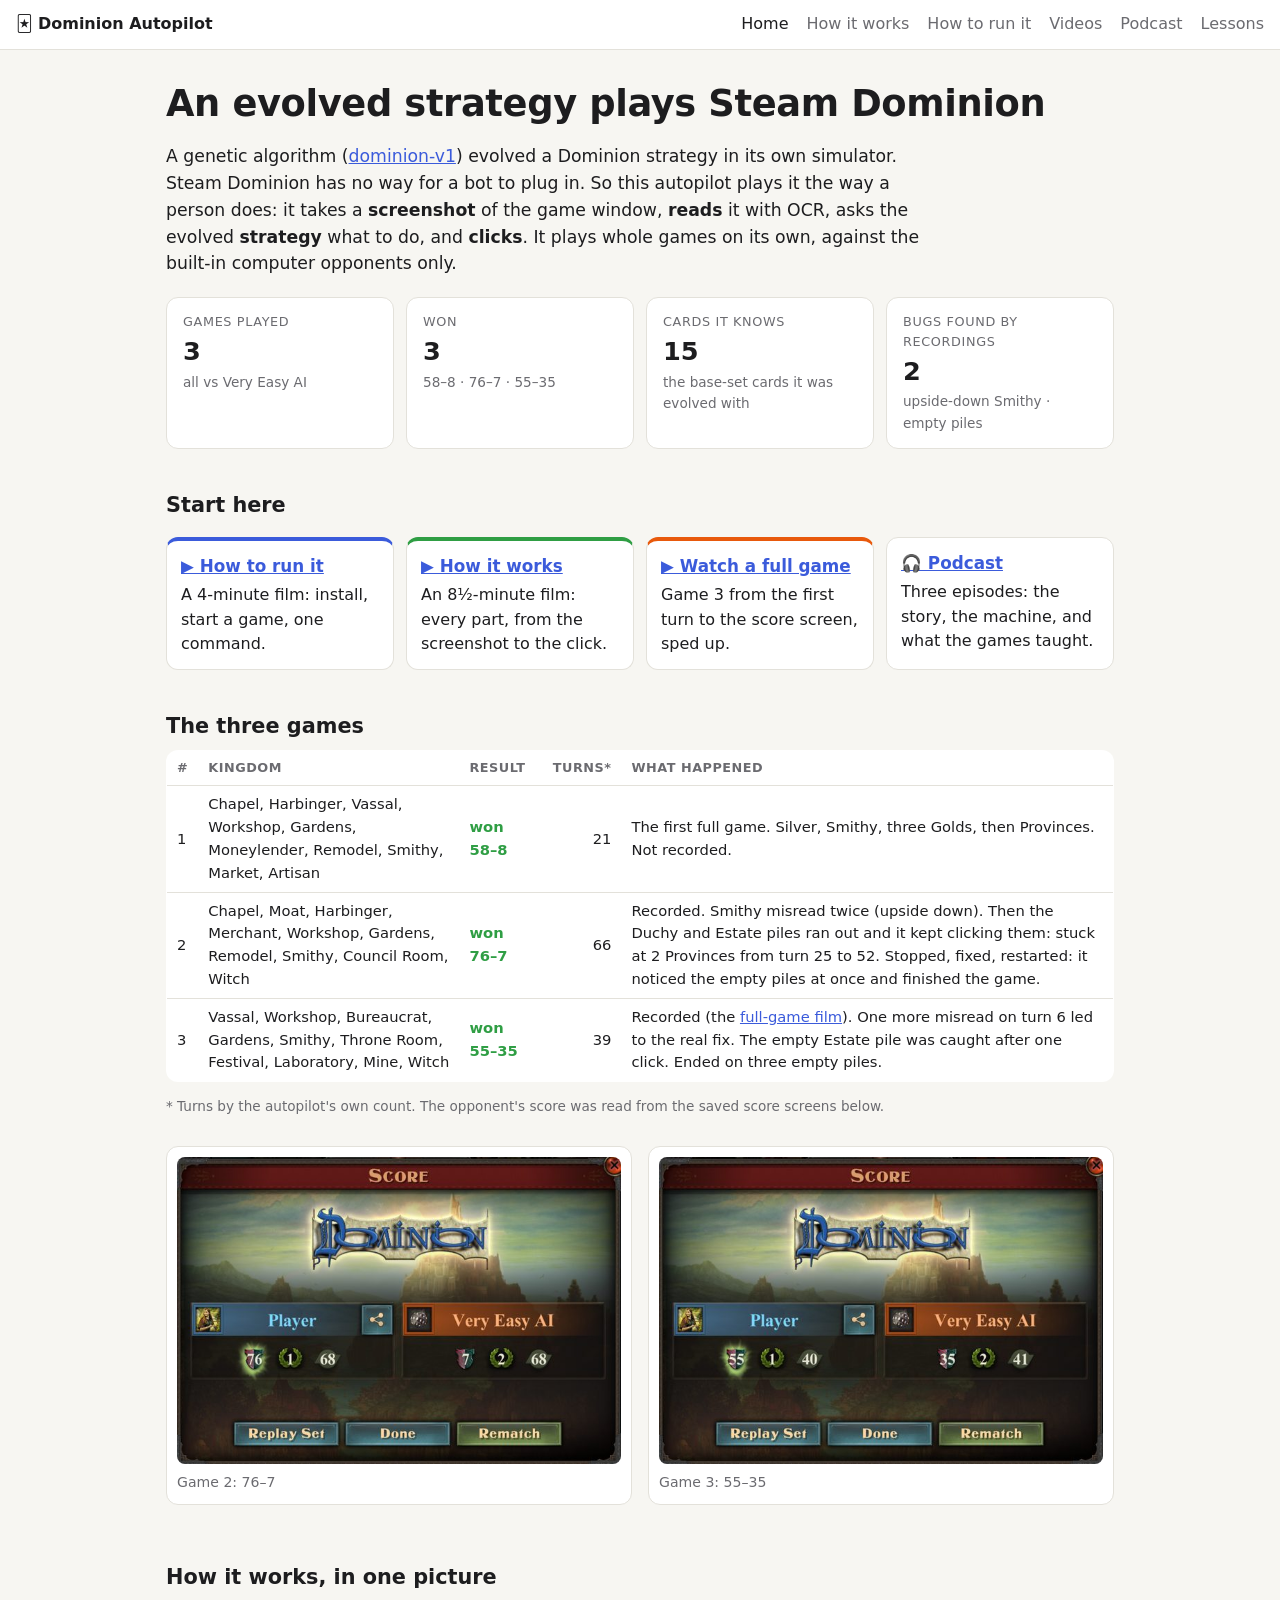
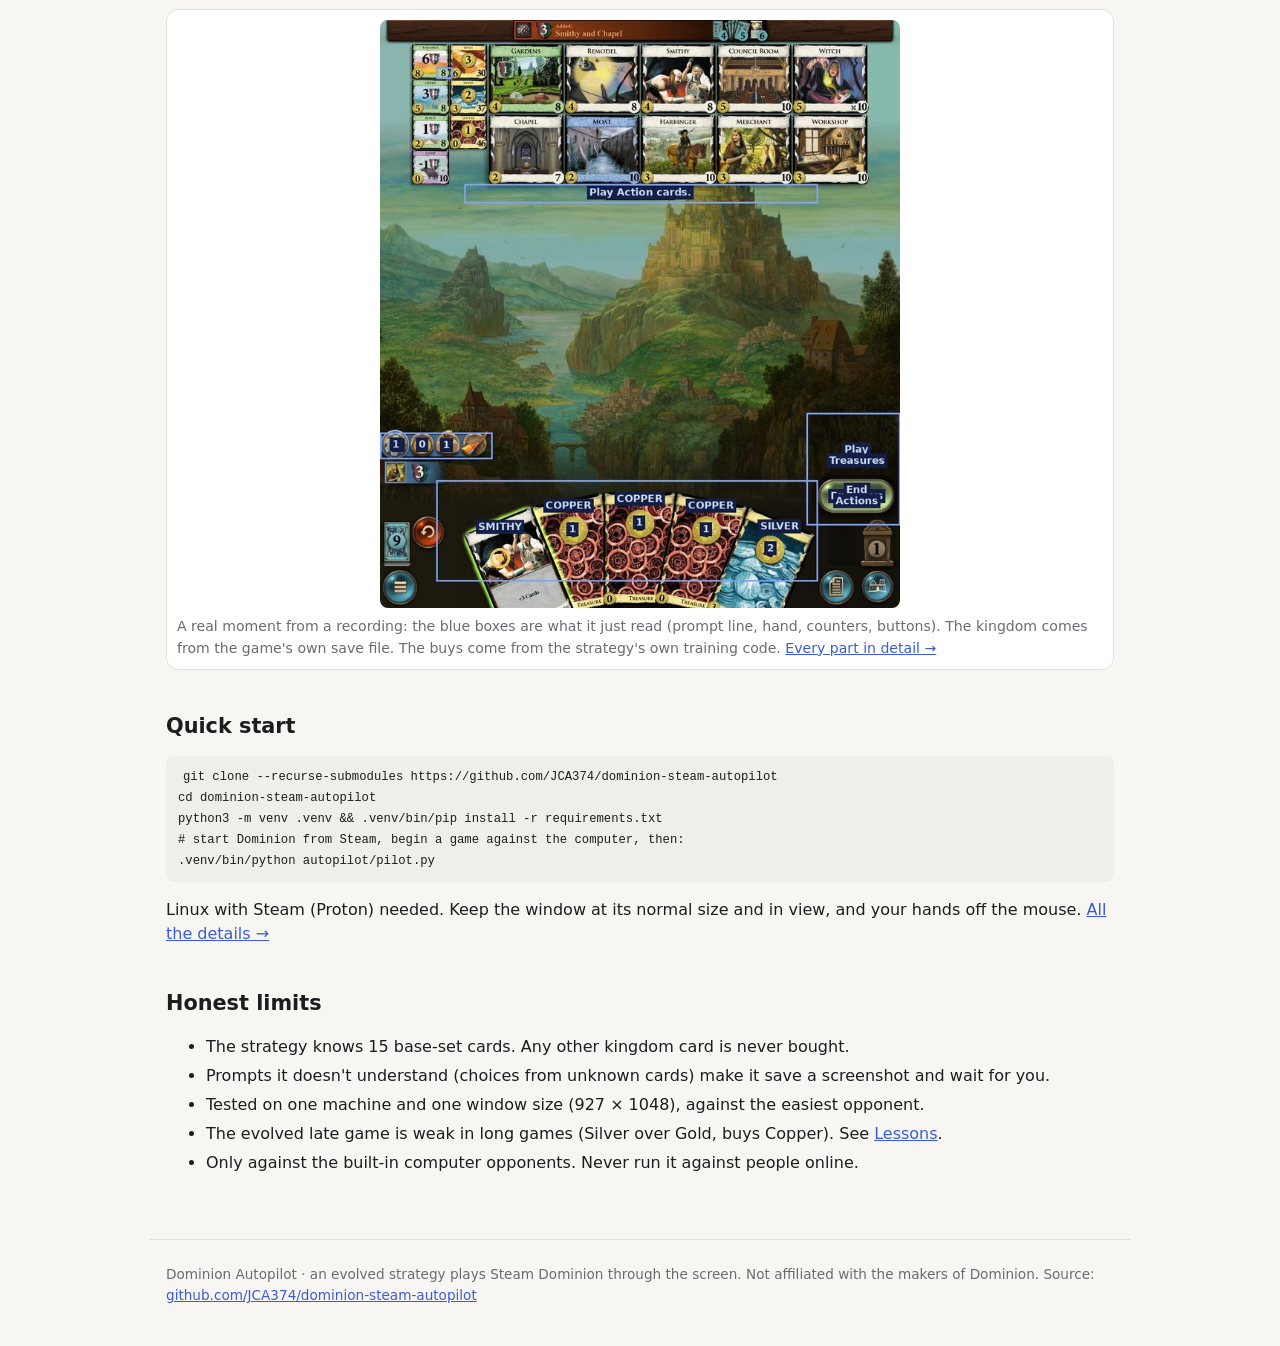
==== docs/index.html @ 5d3a5506 "Films: how to run it, how it works, a full game Co-Authored-By: Claude Opus 5.5 <noreply@anthropic.c" ====
<!doctype html>
<html lang="en">
<head>
<meta charset="utf-8">
<meta name="viewport" content="width=device-width, initial-scale=1">
<title>Dominion Autopilot</title>
<meta name="description" content="An evolved Dominion strategy plays the Steam version of Dominion on its own, through screenshots, OCR and mouse clicks.">
<link rel="stylesheet" href="style.css">
<link rel="stylesheet" href="site.css">
</head>
<body>
<nav class="top"><a class="brand" href="index.html">🃏 Dominion Autopilot</a><a class="on" href="index.html">Home</a><a href="how.html">How it works</a><a href="run.html">How to run it</a><a href="videos.html">Videos</a><a href="podcast/index.html">Podcast</a><a href="lessons.html">Lessons</a></nav>
<main>
<h1>An evolved strategy plays Steam Dominion</h1>
<p class="lede">A genetic algorithm (<a href="https://github.com/JCA374/dominion-v1">dominion-v1</a>) evolved a Dominion
strategy in its own simulator. Steam Dominion has no way for a bot to plug in. So this autopilot plays it the way a person does:
it takes a <b>screenshot</b> of the game window, <b>reads</b> it with OCR, asks the evolved <b>strategy</b> what to do, and
<b>clicks</b>. It plays whole games on its own, against the built-in computer opponents only.</p>

<div class="cards">
<div class="card"><div class="k">Games played</div><div class="v">3</div><div class="s">all vs Very Easy AI</div></div>
<div class="card"><div class="k">Won</div><div class="v">3</div><div class="s">58–8 · 76–7 · 55–35</div></div>
<div class="card"><div class="k">Cards it knows</div><div class="v">15</div><div class="s">the base-set cards it was evolved with</div></div>
<div class="card"><div class="k">Bugs found by recordings</div><div class="v">2</div><div class="s">upside-down Smithy · empty piles</div></div>
</div>

<h2>Start here</h2>
<div class="flow">
<div class="step eyes"><b><a href="videos.html#run">▶ How to run it</a></b>A 4-minute film: install, start a game, one command.</div>
<div class="step brain"><b><a href="videos.html#works">▶ How it works</a></b>An 8½-minute film: every part, from the screenshot to the click.</div>
<div class="step hands"><b><a href="videos.html#game">▶ Watch a full game</a></b>Game 3 from the first turn to the score screen, sped up.</div>
<div class="step"><b><a href="podcast/index.html">🎧 Podcast</a></b>Three episodes: the story, the machine, and what the games taught.</div>
</div>

<h2>The three games</h2>
<div class="tablewrap"><table class="t">
<tr><th>#</th><th>Kingdom</th><th>Result</th><th>Turns*</th><th>What happened</th></tr>
<tr><td>1</td><td>Chapel, Harbinger, Vassal, Workshop, Gardens, Moneylender, Remodel, Smithy, Market, Artisan</td>
<td class="result win">won 58–8</td><td class="num">21</td><td>The first full game. Silver, Smithy, three Golds, then Provinces. Not recorded.</td></tr>
<tr><td>2</td><td>Chapel, Moat, Harbinger, Merchant, Workshop, Gardens, Remodel, Smithy, Council Room, Witch</td>
<td class="result win">won 76–7</td><td class="num">66</td><td>Recorded. Smithy misread twice (upside down). Then the Duchy and Estate piles ran out and
it kept clicking them: stuck at 2 Provinces from turn 25 to 52. Stopped, fixed, restarted: it noticed the empty piles at once and finished the game.</td></tr>
<tr><td>3</td><td>Vassal, Workshop, Bureaucrat, Gardens, Smithy, Throne Room, Festival, Laboratory, Mine, Witch</td>
<td class="result win">won 55–35</td><td class="num">39</td><td>Recorded (the <a href="videos.html#game">full-game film</a>). One more misread on turn 6 led to the real fix. The empty Estate pile was
caught after one click. Ended on three empty piles.</td></tr>
</table></div>
<p class="small muted">* Turns by the autopilot's own count. The opponent's score was read from the saved score screens below.</p>
<div class="two">
<figure class="shot"><img src="img/score_-907500586.jpg" alt="Score screen of game 2: 76 to 7"><figcaption>Game 2: 76–7</figcaption></figure>
<figure class="shot"><img src="img/score_324825159.jpg" alt="Score screen of game 3: 55 to 35"><figcaption>Game 3: 55–35</figcaption></figure>
</div>

<h2>How it works, in one picture</h2>
<figure class="shot"><img src="img/ocr.jpg" alt="Game window with blue boxes around the regions the autopilot reads" style="max-width:520px;margin:0 auto">
<figcaption>A real moment from a recording: the blue boxes are what it just read (prompt line, hand, counters, buttons).
The kingdom comes from the game's own save file. The buys come from the strategy's own training code.
<a href="how.html">Every part in detail →</a></figcaption></figure>

<h2>Quick start</h2>
<pre><code>git clone --recurse-submodules https://github.com/JCA374/dominion-steam-autopilot
cd dominion-steam-autopilot
python3 -m venv .venv &amp;&amp; .venv/bin/pip install -r requirements.txt
# start Dominion from Steam, begin a game against the computer, then:
.venv/bin/python autopilot/pilot.py</code></pre>
<p>Linux with Steam (Proton) needed. Keep the window at its normal size and in view, and your hands off the mouse.
<a href="run.html">All the details →</a></p>

<h2>Honest limits</h2>
<ul>
<li>The strategy knows 15 base-set cards. Any other kingdom card is never bought.</li>
<li>Prompts it doesn't understand (choices from unknown cards) make it save a screenshot and wait for you.</li>
<li>Tested on one machine and one window size (927 × 1048), against the easiest opponent.</li>
<li>The evolved late game is weak in long games (Silver over Gold, buys Copper). See <a href="lessons.html">Lessons</a>.</li>
<li>Only against the built-in computer opponents. Never run it against people online.</li>
</ul>
</main>
<footer>Dominion Autopilot · an evolved strategy plays Steam Dominion through the screen. Not affiliated with the makers of Dominion. Source: <a href="https://github.com/JCA374/dominion-steam-autopilot">github.com/JCA374/dominion-steam-autopilot</a></footer>
</body></html>
---- docs/style.css ----
:root {
  --bg: #f7f6f2; --panel: #ffffff; --ink: #1d1d1f; --muted: #6b6b70; --line: #e3e1da;
  --accent: #3b5bdb; --good: #2f9e44; --warn: #e8590c; --bad: #c92a2a; --band: rgba(59, 91, 219, .06);
  --code: #f0eee8;
}
@media (prefers-color-scheme: dark) {
  :root:not([data-theme="light"]) {
    --bg: #111215; --panel: #1a1b20; --ink: #ececf1; --muted: #9a9aa3; --line: #2c2d34;
    --accent: #8ea6ff; --good: #69db7c; --warn: #ffa94d; --bad: #ff8787; --band: rgba(142, 166, 255, .08);
    --code: #23242b;
  }
}
:root[data-theme="dark"] {
  --bg: #111215; --panel: #1a1b20; --ink: #ececf1; --muted: #9a9aa3; --line: #2c2d34;
  --accent: #8ea6ff; --good: #69db7c; --warn: #ffa94d; --bad: #ff8787; --band: rgba(142, 166, 255, .08);
  --code: #23242b;
}
* { box-sizing: border-box; }
body { margin: 0; background: var(--bg); color: var(--ink); font: 16px/1.55 system-ui, -apple-system, "Segoe UI", sans-serif; }
main { max-width: 980px; margin: 0 auto; padding: 0 16px 48px; }
nav.top { display: flex; gap: 18px; align-items: center; padding: 12px 16px; border-bottom: 1px solid var(--line);
  background: var(--panel); position: sticky; top: 0; z-index: 5; flex-wrap: wrap; }
nav.top a { color: var(--muted); text-decoration: none; }
nav.top a.on, nav.top a:hover { color: var(--ink); }
nav.top .brand { color: var(--ink); font-weight: 650; margin-right: auto; }
h1 { font-size: clamp(1.6rem, 4vw, 2.3rem); line-height: 1.2; margin: 32px 0 12px; letter-spacing: -.01em; }
h2 { margin: 40px 0 8px; font-size: 1.3rem; }
.lede { font-size: 1.08rem; max-width: 760px; }
.muted { color: var(--muted); } .small { font-size: .85rem; font-weight: 400; }
a { color: var(--accent); }
.cards { display: grid; grid-template-columns: repeat(auto-fit, minmax(170px, 1fr)); gap: 12px; margin-top: 20px; }
.card { background: var(--panel); border: 1px solid var(--line); border-radius: 12px; padding: 14px 16px; }
.card .k { color: var(--muted); font-size: .8rem; text-transform: uppercase; letter-spacing: .05em; }
.card .v { font-size: 1.6rem; font-weight: 650; font-variant-numeric: tabular-nums; }
.card .s { color: var(--muted); font-size: .85rem; }
.stage { background: var(--panel); border: 1px solid var(--line); border-radius: 12px; padding: 12px 16px; margin: 8px 0;
  display: grid; grid-template-columns: 34px 1fr; gap: 4px 12px; }
.stage .n { width: 30px; height: 30px; border-radius: 50%; display: grid; place-items: center; font-weight: 650;
  background: var(--code); color: var(--muted); }
.stage.passed .n { background: var(--good); color: var(--panel); }
.stage.current { border-color: var(--accent); }
.stage.current .n { background: var(--accent); color: var(--panel); }
.stage.capped .n { background: var(--warn); color: var(--panel); }
.stage h3 { margin: 2px 0; font-size: 1.02rem; }
.stage dl { margin: 0; display: grid; grid-template-columns: max-content 1fr; gap: 2px 10px; font-size: .9rem; }
.stage dt { color: var(--muted); }
.stage dd { margin: 0; }
.chartbox { background: var(--panel); border: 1px solid var(--line); border-radius: 12px; padding: 10px; }
.ev { background: var(--panel); border: 1px solid var(--line); border-radius: 12px; padding: 12px 16px; margin: 10px 0;
  display: flex; gap: 16px; flex-wrap: wrap; }
.ev .body { flex: 1 1 320px; min-width: 0; }
.ev .t { color: var(--muted); font-size: .8rem; font-variant-numeric: tabular-nums; }
.ev h4 { margin: 2px 0 4px; font-size: 1rem; }
.ev p { margin: 4px 0; white-space: pre-wrap; }
.ev img { width: 420px; max-width: 100%; border-radius: 8px; border: 1px solid var(--line); background: #000; }
.tag { display: inline-block; font-size: .72rem; padding: 1px 8px; border-radius: 99px; margin-right: 6px;
  background: var(--code); color: var(--muted); text-transform: uppercase; letter-spacing: .04em; }
.tag.stage_pass, .tag.goal_check { background: var(--good); color: var(--panel); }
.tag.new_best { background: var(--accent); color: var(--panel); }
.tag.journal { background: var(--ink); color: var(--panel); }
.tag.stage_cap { background: var(--warn); color: var(--panel); }
.lesson { background: var(--panel); border: 1px solid var(--line); border-radius: 12px; padding: 4px 20px 16px; margin: 16px 0; }
code { background: var(--code); padding: 1px 5px; border-radius: 4px; font-size: .9em; }
footer { max-width: 980px; margin: 0 auto; padding: 24px 16px 40px; color: var(--muted); font-size: .85rem; border-top: 1px solid var(--line); }
table.t { border-collapse: collapse; width: 100%; background: var(--panel); border: 1px solid var(--line); border-radius: 12px;
  overflow: hidden; font-size: .92rem; font-variant-numeric: tabular-nums; }
table.t th, table.t td { padding: 7px 10px; border-bottom: 1px solid var(--line); text-align: left; }
table.t th { color: var(--muted); font-weight: 600; font-size: .8rem; text-transform: uppercase; letter-spacing: .04em; }
table.t tr:last-child td { border-bottom: 0; }
table.t td.num { text-align: right; }
.tablewrap { overflow-x: auto; }
.countdown { font-size: 1.05rem; font-weight: 600; }
.box { background: var(--panel); border: 1px solid var(--line); border-radius: 12px; padding: 4px 20px 14px; margin: 14px 0; }
.box h3 { margin: 14px 0 6px; }
.chartbox .h { position: relative; height: 300px; }
pre { background: var(--code); padding: 10px 12px; border-radius: 8px; overflow-x: auto; font-size: .85rem; }
.tag.goal_best { background: var(--accent); color: var(--panel); }
.tag.crash { background: var(--bad); color: var(--panel); }
.bar { height: 10px; border-radius: 5px; background: var(--accent); display: inline-block; vertical-align: middle; }
/* Play tab */
.picker { display: flex; gap: 8px; flex-wrap: wrap; margin: 10px 0; }
.picker button { border: 1px solid var(--line); background: var(--panel); color: var(--ink); border-radius: 99px; padding: 6px 14px;
  cursor: pointer; font: inherit; font-size: .92rem; }
.picker button.on { background: var(--accent); color: var(--panel); border-color: var(--accent); }
.player { background: #000; border-radius: 12px; overflow: hidden; border: 1px solid var(--line); }
.player video { width: 100%; display: block; aspect-ratio: 3 / 2; background: #000; }
.games { display: grid; grid-template-columns: repeat(auto-fill, minmax(210px, 1fr)); gap: 10px; margin-top: 14px; }
.game { background: var(--panel); border: 1px solid var(--line); border-radius: 12px; padding: 10px 12px; cursor: pointer; text-align: left;
  color: var(--ink); font: inherit; }
.game.on { border-color: var(--accent); box-shadow: 0 0 0 2px var(--accent) inset; }
.game .ttl { font-weight: 650; } .game .d { color: var(--muted); font-size: .82rem; }
.badge { display: inline-block; font-size: .72rem; padding: 1px 8px; border-radius: 99px; margin-top: 6px; }
.badge.ok { background: var(--good); color: var(--panel); } .badge.bad { background: var(--bad); color: var(--panel); }
.cmp { display: grid; grid-template-columns: repeat(auto-fill, minmax(230px, 1fr)); gap: 10px; }
.cmp figure { margin: 0; } .cmp video { width: 100%; border-radius: 8px; background: #000; } .cmp figcaption { font-size: .82rem; color: var(--muted); }
.ev img { cursor: pointer; }
---- docs/site.css ----
/* Additions for the Dominion Autopilot pages (on top of style.css). */
figure.shot { margin: 16px 0; background: var(--panel); border: 1px solid var(--line); border-radius: 12px; padding: 10px; }
figure.shot img, figure.shot video { width: 100%; display: block; border-radius: 8px; background: #000; }
figure.shot figcaption { color: var(--muted); font-size: .88rem; margin-top: 8px; }
.film { background: var(--panel); border: 1px solid var(--line); border-radius: 12px; padding: 14px 16px; margin: 18px 0; }
.film video { width: 100%; aspect-ratio: 16 / 9; display: block; border-radius: 8px; background: #000; }
.film h2 { margin: 4px 0 6px; }
.film .chapters { columns: 2; font-size: .9rem; color: var(--muted); margin: 8px 0 0; padding-left: 18px; }
@media (max-width: 640px) { .film .chapters { columns: 1; } }
.flow { display: grid; grid-template-columns: repeat(auto-fit, minmax(200px, 1fr)); gap: 12px; margin: 16px 0; }
.flow .step { background: var(--panel); border: 1px solid var(--line); border-radius: 12px; padding: 12px 14px; }
.flow .step b { display: block; font-size: 1.05rem; margin-bottom: 4px; }
.flow .step.eyes { border-top: 4px solid var(--accent); }
.flow .step.brain { border-top: 4px solid var(--good); }
.flow .step.hands { border-top: 4px solid var(--warn); }
.two { display: grid; grid-template-columns: 1fr 1fr; gap: 16px; align-items: start; }
@media (max-width: 760px) { .two { grid-template-columns: 1fr; } }
ol.steps li, ul li { margin: 4px 0; }
.result.win { color: var(--good); font-weight: 650; }
.toc { columns: 2; font-size: .95rem; }
@media (max-width: 640px) { .toc { columns: 1; } }
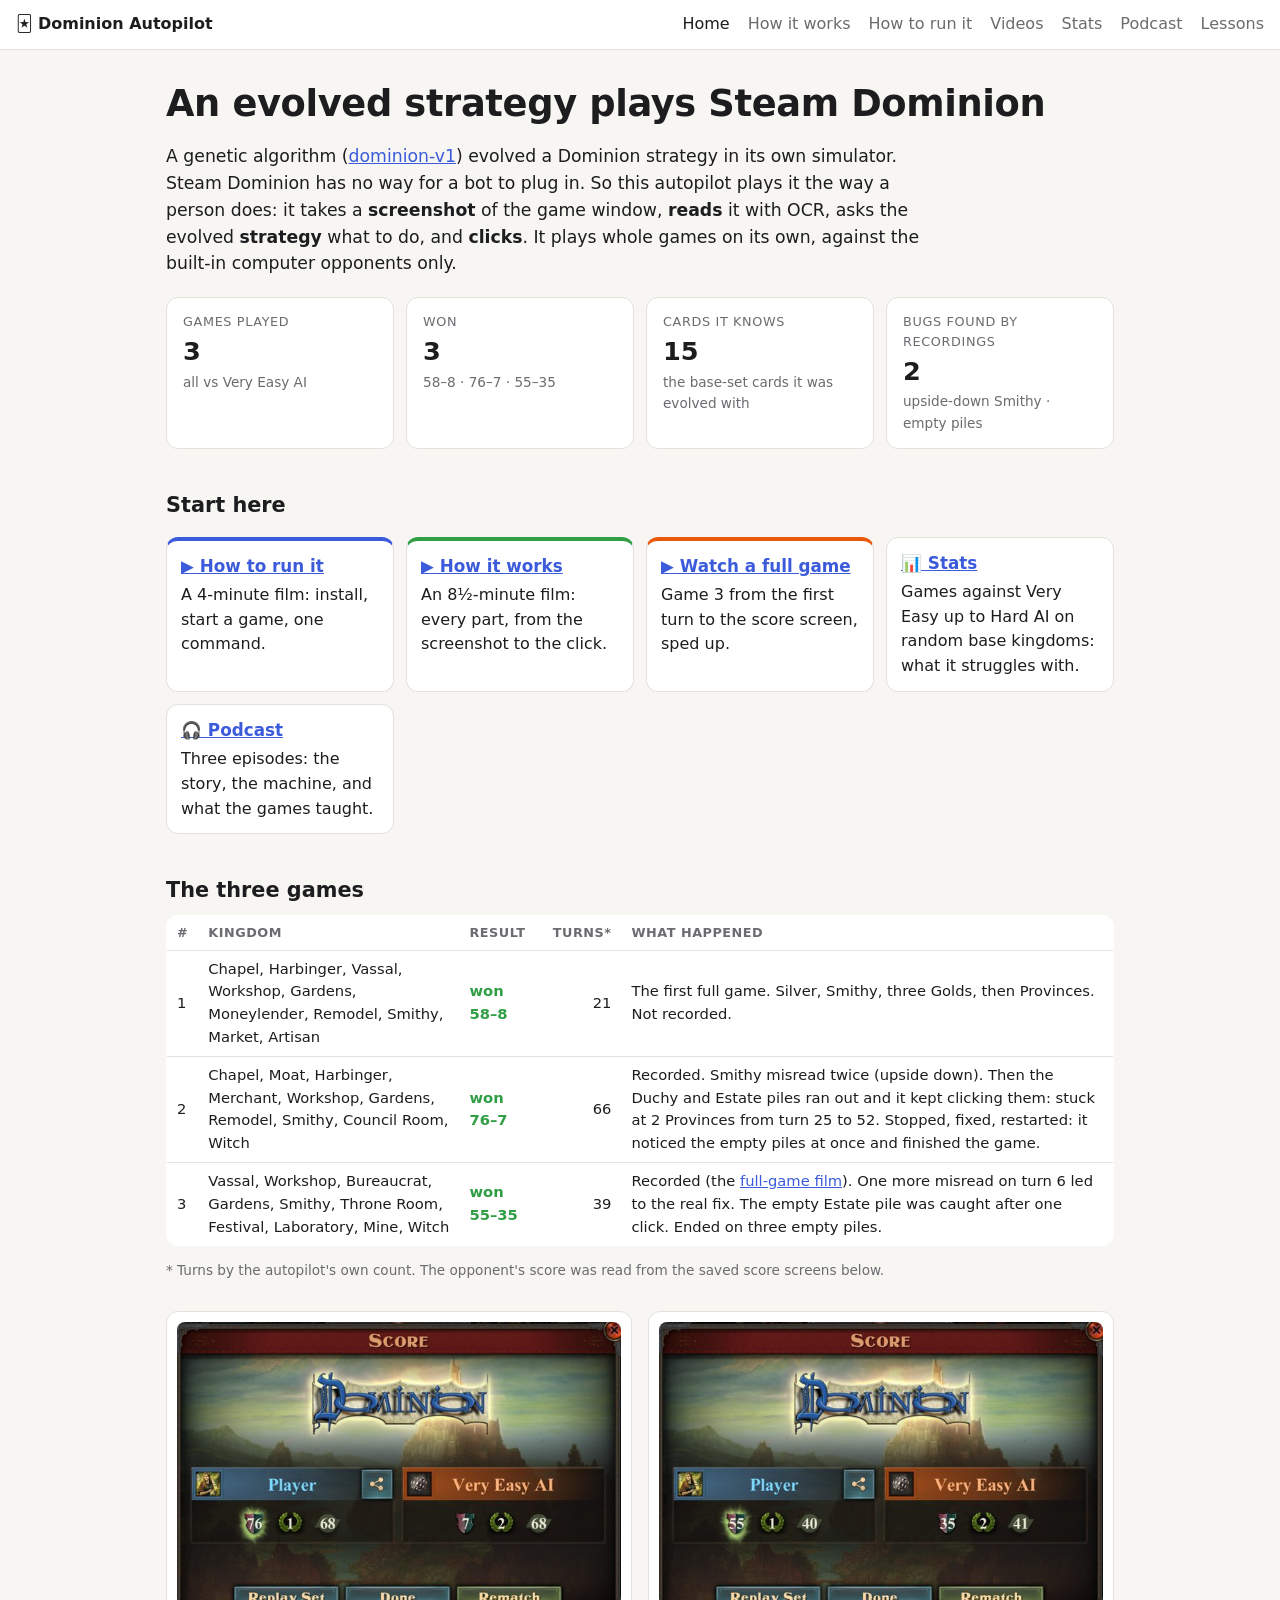
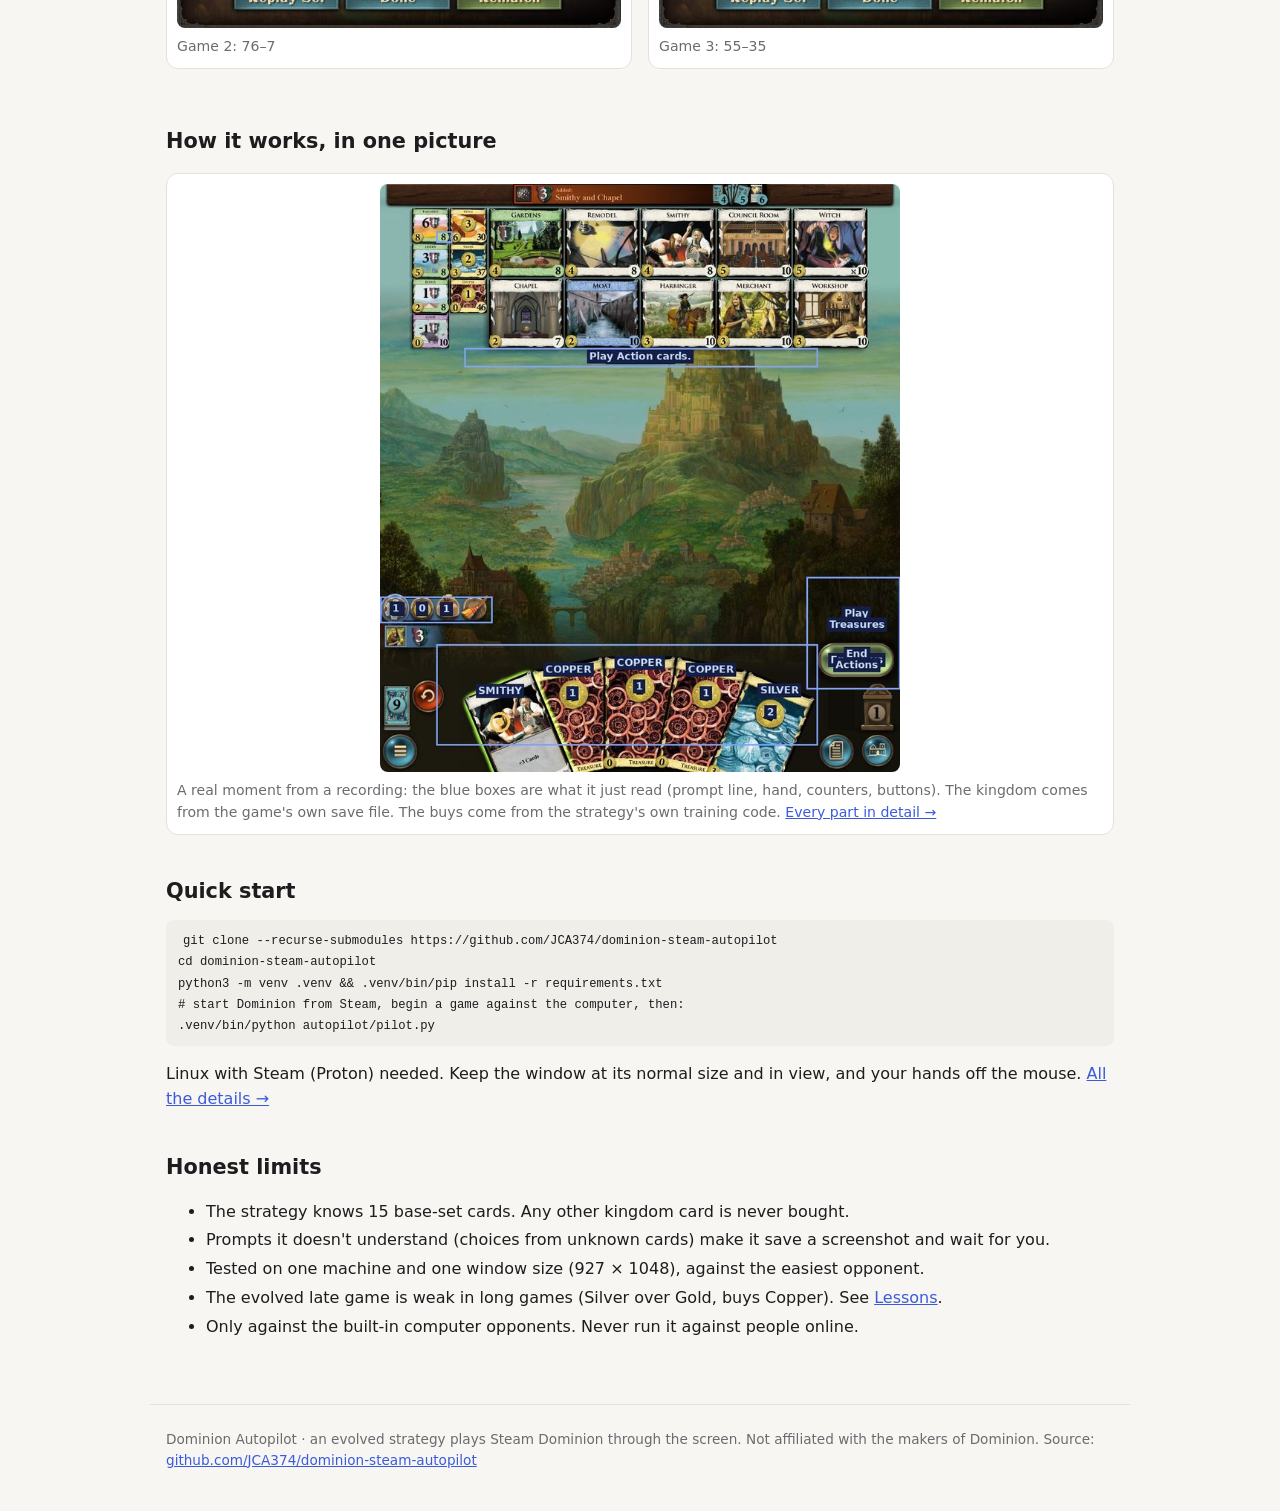
==== commit 806d4640: "Campaign mode: games vs Very Easy..Hard AI with statistics, and a Stats tab campaign.py sets up each" ====
--- a/docs/index.html
+++ b/docs/index.html
@@ -9,7 +9,7 @@
 <link rel="stylesheet" href="site.css">
 </head>
 <body>
-<nav class="top"><a class="brand" href="index.html">🃏 Dominion Autopilot</a><a class="on" href="index.html">Home</a><a href="how.html">How it works</a><a href="run.html">How to run it</a><a href="videos.html">Videos</a><a href="podcast/index.html">Podcast</a><a href="lessons.html">Lessons</a></nav>
+<nav class="top"><a class="brand" href="index.html">🃏 Dominion Autopilot</a><a class="on" href="index.html">Home</a><a href="how.html">How it works</a><a href="run.html">How to run it</a><a href="videos.html">Videos</a><a href="stats.html">Stats</a><a href="podcast/index.html">Podcast</a><a href="lessons.html">Lessons</a></nav>
 <main>
 <h1>An evolved strategy plays Steam Dominion</h1>
 <p class="lede">A genetic algorithm (<a href="https://github.com/JCA374/dominion-v1">dominion-v1</a>) evolved a Dominion
@@ -29,6 +29,7 @@
 <div class="step eyes"><b><a href="videos.html#run">▶ How to run it</a></b>A 4-minute film: install, start a game, one command.</div>
 <div class="step brain"><b><a href="videos.html#works">▶ How it works</a></b>An 8½-minute film: every part, from the screenshot to the click.</div>
 <div class="step hands"><b><a href="videos.html#game">▶ Watch a full game</a></b>Game 3 from the first turn to the score screen, sped up.</div>
+<div class="step"><b><a href="stats.html">📊 Stats</a></b>Games against Very Easy up to Hard AI on random base kingdoms: what it struggles with.</div>
 <div class="step"><b><a href="podcast/index.html">🎧 Podcast</a></b>Three episodes: the story, the machine, and what the games taught.</div>
 </div>
 
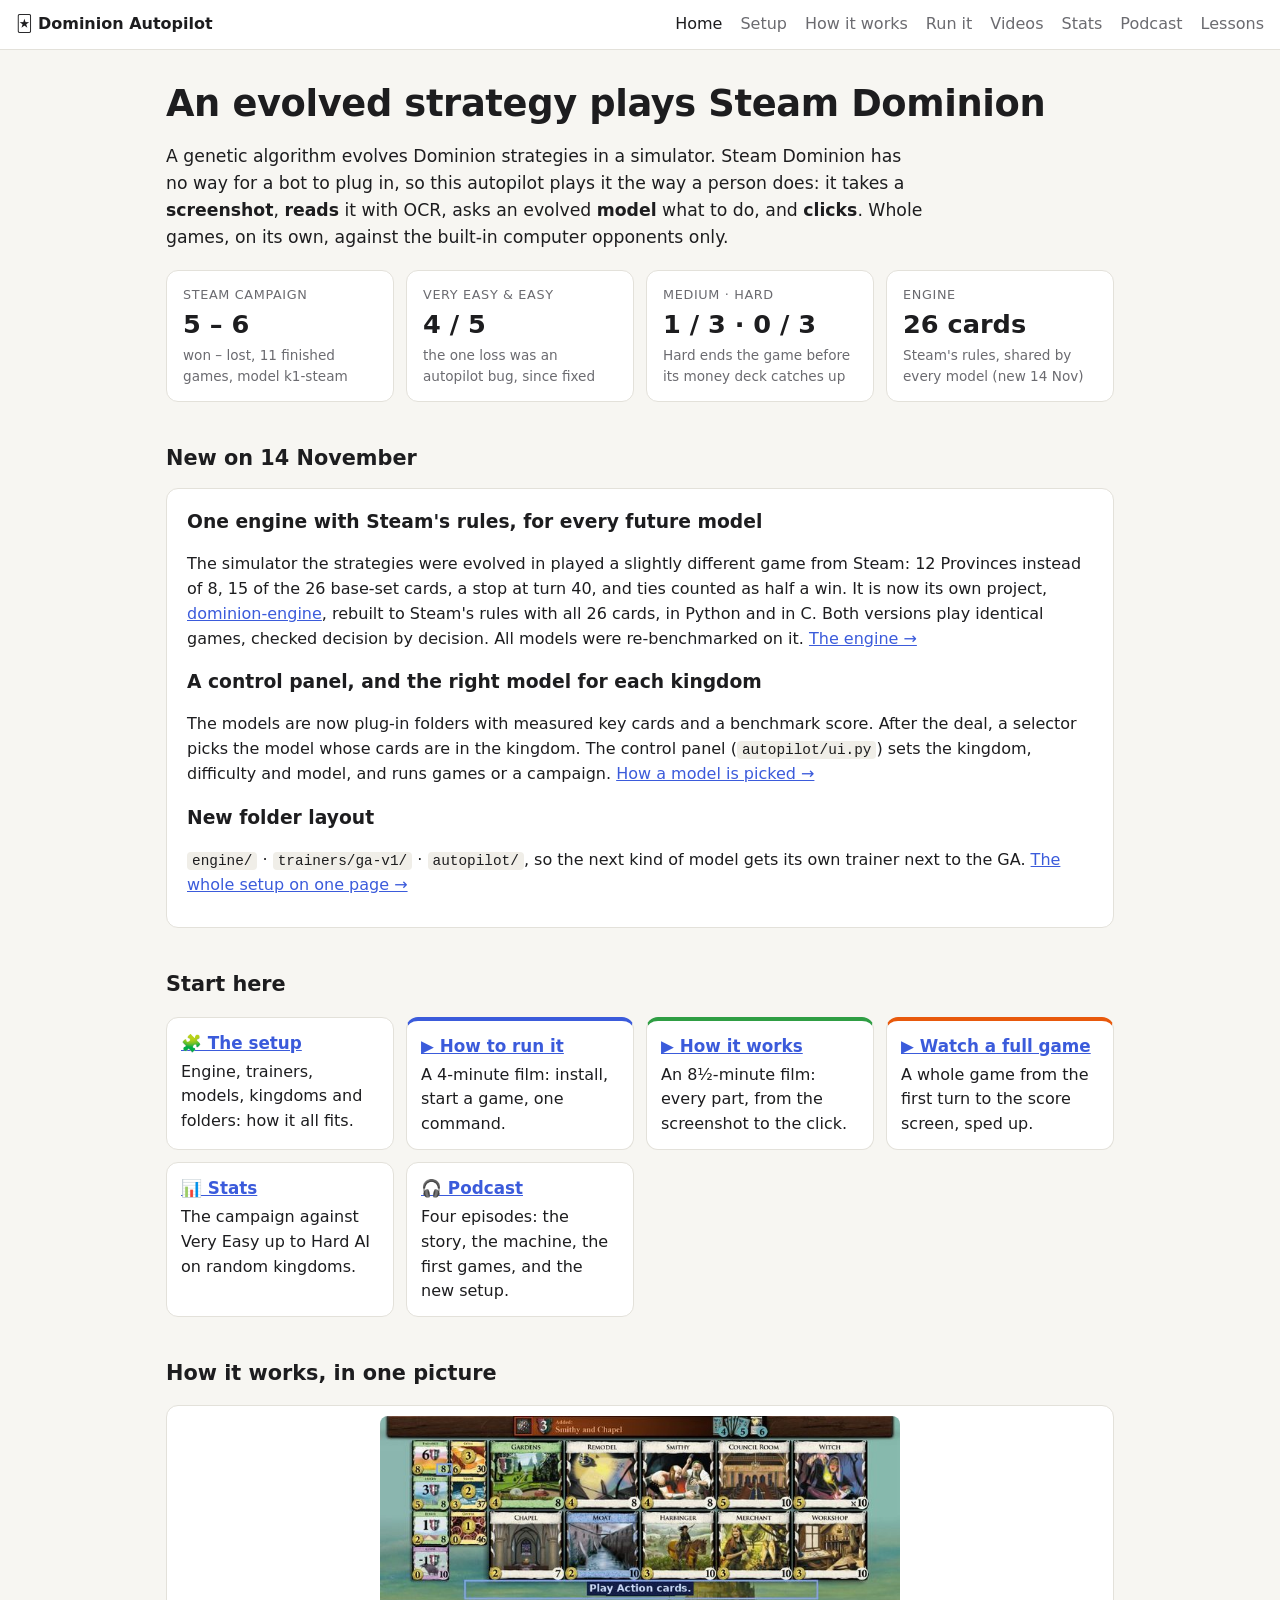
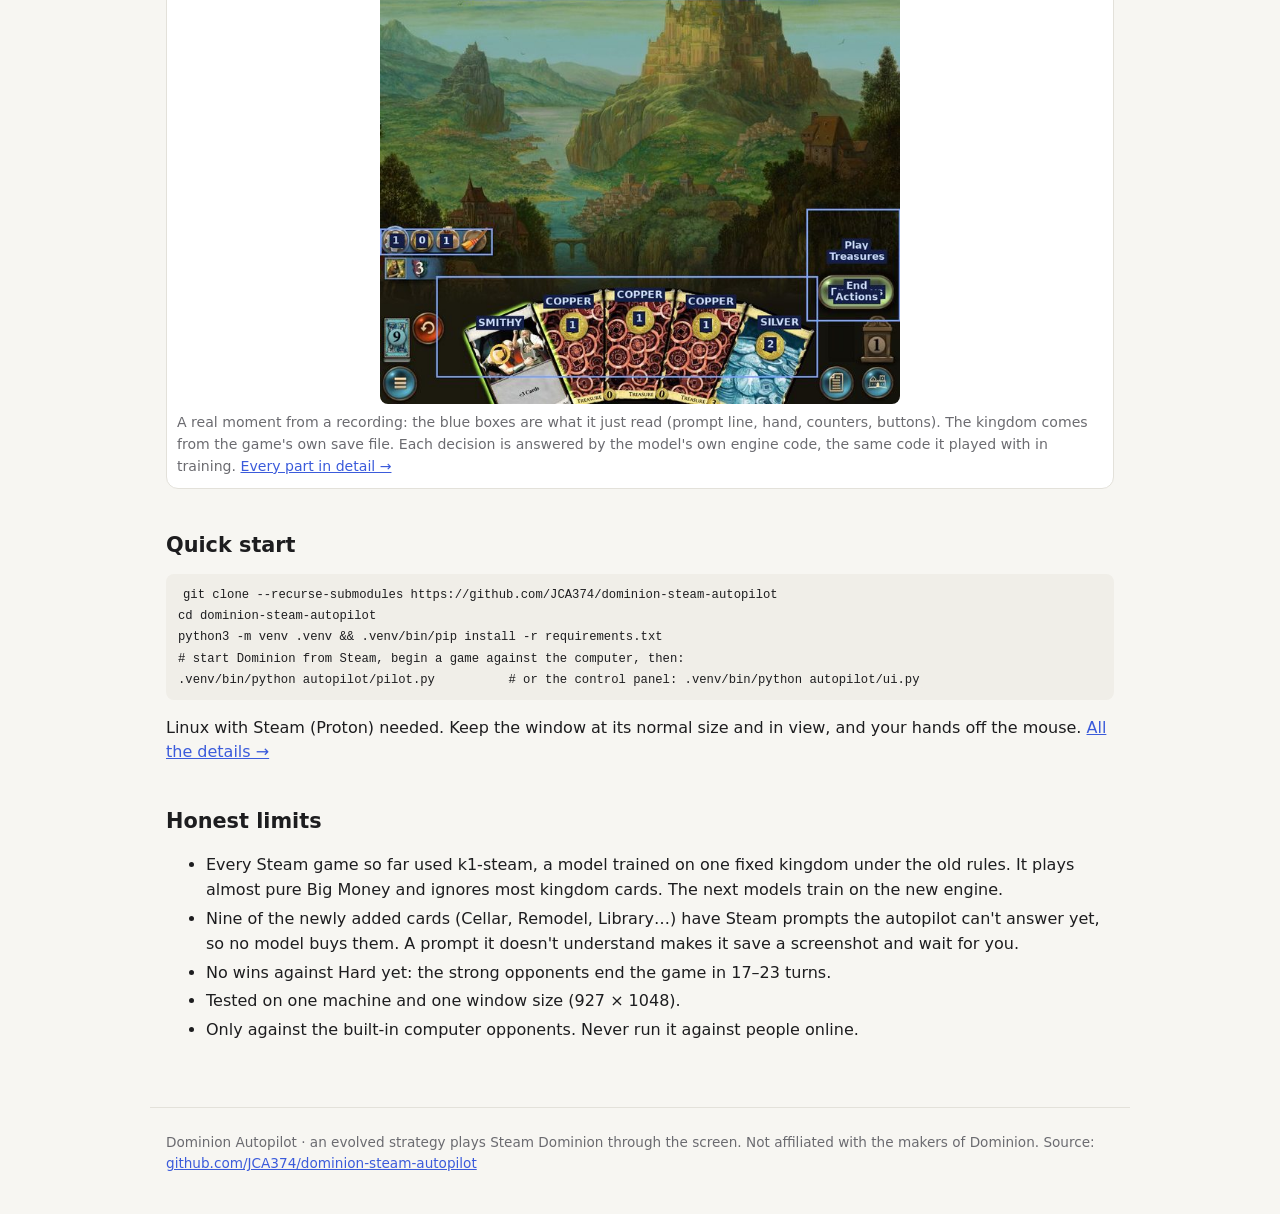
==== commit e9a2120d: "Site: Setup page (engine, trainers, models, kingdoms, folders), homepage with today's updates New se" ====
--- a/docs/index.html
+++ b/docs/index.html
@@ -9,69 +9,70 @@
 <link rel="stylesheet" href="site.css">
 </head>
 <body>
-<nav class="top"><a class="brand" href="index.html">🃏 Dominion Autopilot</a><a class="on" href="index.html">Home</a><a href="how.html">How it works</a><a href="run.html">How to run it</a><a href="videos.html">Videos</a><a href="stats.html">Stats</a><a href="podcast/index.html">Podcast</a><a href="lessons.html">Lessons</a></nav>
+<nav class="top"><a class="brand" href="index.html">🃏 Dominion Autopilot</a><a class="on" href="index.html">Home</a><a href="setup.html">Setup</a><a href="how.html">How it works</a><a href="run.html">Run it</a><a href="videos.html">Videos</a><a href="stats.html">Stats</a><a href="podcast/index.html">Podcast</a><a href="lessons.html">Lessons</a></nav>
 <main>
 <h1>An evolved strategy plays Steam Dominion</h1>
-<p class="lede">A genetic algorithm (<a href="https://github.com/JCA374/dominion-v1">dominion-v1</a>) evolved a Dominion
-strategy in its own simulator. Steam Dominion has no way for a bot to plug in. So this autopilot plays it the way a person does:
-it takes a <b>screenshot</b> of the game window, <b>reads</b> it with OCR, asks the evolved <b>strategy</b> what to do, and
-<b>clicks</b>. It plays whole games on its own, against the built-in computer opponents only.</p>
+<p class="lede">A genetic algorithm evolves Dominion strategies in a simulator. Steam Dominion has no way for a bot to plug
+in, so this autopilot plays it the way a person does: it takes a <b>screenshot</b>, <b>reads</b> it with OCR, asks an
+evolved <b>model</b> what to do, and <b>clicks</b>. Whole games, on its own, against the built-in computer opponents only.</p>
 
 <div class="cards">
-<div class="card"><div class="k">Games played</div><div class="v">3</div><div class="s">all vs Very Easy AI</div></div>
-<div class="card"><div class="k">Won</div><div class="v">3</div><div class="s">58–8 · 76–7 · 55–35</div></div>
-<div class="card"><div class="k">Cards it knows</div><div class="v">15</div><div class="s">the base-set cards it was evolved with</div></div>
-<div class="card"><div class="k">Bugs found by recordings</div><div class="v">2</div><div class="s">upside-down Smithy · empty piles</div></div>
+<div class="card"><div class="k">Steam campaign</div><div class="v">5 – 6</div><div class="s">won – lost, 11 finished games, model k1-steam</div></div>
+<div class="card"><div class="k">Very Easy &amp; Easy</div><div class="v">4 / 5</div><div class="s">the one loss was an autopilot bug, since fixed</div></div>
+<div class="card"><div class="k">Medium · Hard</div><div class="v">1 / 3 · 0 / 3</div><div class="s">Hard ends the game before its money deck catches up</div></div>
+<div class="card"><div class="k">Engine</div><div class="v">26 cards</div><div class="s">Steam's rules, shared by every model (new 14 Nov)</div></div>
+</div>
+
+<h2>New on 14 November</h2>
+<div class="box">
+<h3>One engine with Steam's rules, for every future model</h3>
+<p>The simulator the strategies were evolved in played a slightly different game from Steam: 12 Provinces instead of 8,
+15 of the 26 base-set cards, a stop at turn 40, and ties counted as half a win. It is now its own project,
+<a href="https://github.com/JCA374/dominion-engine">dominion-engine</a>, rebuilt to Steam's rules with all 26 cards, in
+Python and in C. Both versions play identical games, checked decision by decision. All models were re-benchmarked on it.
+<a href="setup.html#engine">The engine →</a></p>
+<h3>A control panel, and the right model for each kingdom</h3>
+<p>The models are now plug-in folders with measured key cards and a benchmark score. After the deal, a selector picks
+the model whose cards are in the kingdom. The control panel (<code>autopilot/ui.py</code>) sets the kingdom, difficulty
+and model, and runs games or a campaign. <a href="setup.html#selector">How a model is picked →</a></p>
+<h3>New folder layout</h3>
+<p><code>engine/</code> · <code>trainers/ga-v1/</code> · <code>autopilot/</code>, so the next kind of model gets its own
+trainer next to the GA. <a href="setup.html">The whole setup on one page →</a></p>
 </div>
 
 <h2>Start here</h2>
 <div class="flow">
+<div class="step"><b><a href="setup.html">🧩 The setup</a></b>Engine, trainers, models, kingdoms and folders: how it all fits.</div>
 <div class="step eyes"><b><a href="videos.html#run">▶ How to run it</a></b>A 4-minute film: install, start a game, one command.</div>
 <div class="step brain"><b><a href="videos.html#works">▶ How it works</a></b>An 8½-minute film: every part, from the screenshot to the click.</div>
-<div class="step hands"><b><a href="videos.html#game">▶ Watch a full game</a></b>Game 3 from the first turn to the score screen, sped up.</div>
-<div class="step"><b><a href="stats.html">📊 Stats</a></b>Games against Very Easy up to Hard AI on random base kingdoms: what it struggles with.</div>
-<div class="step"><b><a href="podcast/index.html">🎧 Podcast</a></b>Three episodes: the story, the machine, and what the games taught.</div>
-</div>
-
-<h2>The three games</h2>
-<div class="tablewrap"><table class="t">
-<tr><th>#</th><th>Kingdom</th><th>Result</th><th>Turns*</th><th>What happened</th></tr>
-<tr><td>1</td><td>Chapel, Harbinger, Vassal, Workshop, Gardens, Moneylender, Remodel, Smithy, Market, Artisan</td>
-<td class="result win">won 58–8</td><td class="num">21</td><td>The first full game. Silver, Smithy, three Golds, then Provinces. Not recorded.</td></tr>
-<tr><td>2</td><td>Chapel, Moat, Harbinger, Merchant, Workshop, Gardens, Remodel, Smithy, Council Room, Witch</td>
-<td class="result win">won 76–7</td><td class="num">66</td><td>Recorded. Smithy misread twice (upside down). Then the Duchy and Estate piles ran out and
-it kept clicking them: stuck at 2 Provinces from turn 25 to 52. Stopped, fixed, restarted: it noticed the empty piles at once and finished the game.</td></tr>
-<tr><td>3</td><td>Vassal, Workshop, Bureaucrat, Gardens, Smithy, Throne Room, Festival, Laboratory, Mine, Witch</td>
-<td class="result win">won 55–35</td><td class="num">39</td><td>Recorded (the <a href="videos.html#game">full-game film</a>). One more misread on turn 6 led to the real fix. The empty Estate pile was
-caught after one click. Ended on three empty piles.</td></tr>
-</table></div>
-<p class="small muted">* Turns by the autopilot's own count. The opponent's score was read from the saved score screens below.</p>
-<div class="two">
-<figure class="shot"><img src="img/score_-907500586.jpg" alt="Score screen of game 2: 76 to 7"><figcaption>Game 2: 76–7</figcaption></figure>
-<figure class="shot"><img src="img/score_324825159.jpg" alt="Score screen of game 3: 55 to 35"><figcaption>Game 3: 55–35</figcaption></figure>
+<div class="step hands"><b><a href="videos.html#game">▶ Watch a full game</a></b>A whole game from the first turn to the score screen, sped up.</div>
+<div class="step"><b><a href="stats.html">📊 Stats</a></b>The campaign against Very Easy up to Hard AI on random kingdoms.</div>
+<div class="step"><b><a href="podcast/index.html">🎧 Podcast</a></b>Four episodes: the story, the machine, the first games, and the new setup.</div>
 </div>
 
 <h2>How it works, in one picture</h2>
 <figure class="shot"><img src="img/ocr.jpg" alt="Game window with blue boxes around the regions the autopilot reads" style="max-width:520px;margin:0 auto">
 <figcaption>A real moment from a recording: the blue boxes are what it just read (prompt line, hand, counters, buttons).
-The kingdom comes from the game's own save file. The buys come from the strategy's own training code.
-<a href="how.html">Every part in detail →</a></figcaption></figure>
+The kingdom comes from the game's own save file. Each decision is answered by the model's own engine code, the same code
+it played with in training. <a href="how.html">Every part in detail →</a></figcaption></figure>
 
 <h2>Quick start</h2>
 <pre><code>git clone --recurse-submodules https://github.com/JCA374/dominion-steam-autopilot
 cd dominion-steam-autopilot
 python3 -m venv .venv &amp;&amp; .venv/bin/pip install -r requirements.txt
 # start Dominion from Steam, begin a game against the computer, then:
-.venv/bin/python autopilot/pilot.py</code></pre>
+.venv/bin/python autopilot/pilot.py          # or the control panel: .venv/bin/python autopilot/ui.py</code></pre>
 <p>Linux with Steam (Proton) needed. Keep the window at its normal size and in view, and your hands off the mouse.
 <a href="run.html">All the details →</a></p>
 
 <h2>Honest limits</h2>
 <ul>
-<li>The strategy knows 15 base-set cards. Any other kingdom card is never bought.</li>
-<li>Prompts it doesn't understand (choices from unknown cards) make it save a screenshot and wait for you.</li>
-<li>Tested on one machine and one window size (927 × 1048), against the easiest opponent.</li>
-<li>The evolved late game is weak in long games (Silver over Gold, buys Copper). See <a href="lessons.html">Lessons</a>.</li>
+<li>Every Steam game so far used k1-steam, a model trained on one fixed kingdom under the old rules. It plays almost
+pure Big Money and ignores most kingdom cards. The next models train on the new engine.</li>
+<li>Nine of the newly added cards (Cellar, Remodel, Library…) have Steam prompts the autopilot can't answer yet, so no
+model buys them. A prompt it doesn't understand makes it save a screenshot and wait for you.</li>
+<li>No wins against Hard yet: the strong opponents end the game in 17–23 turns.</li>
+<li>Tested on one machine and one window size (927 × 1048).</li>
 <li>Only against the built-in computer opponents. Never run it against people online.</li>
 </ul>
 </main>
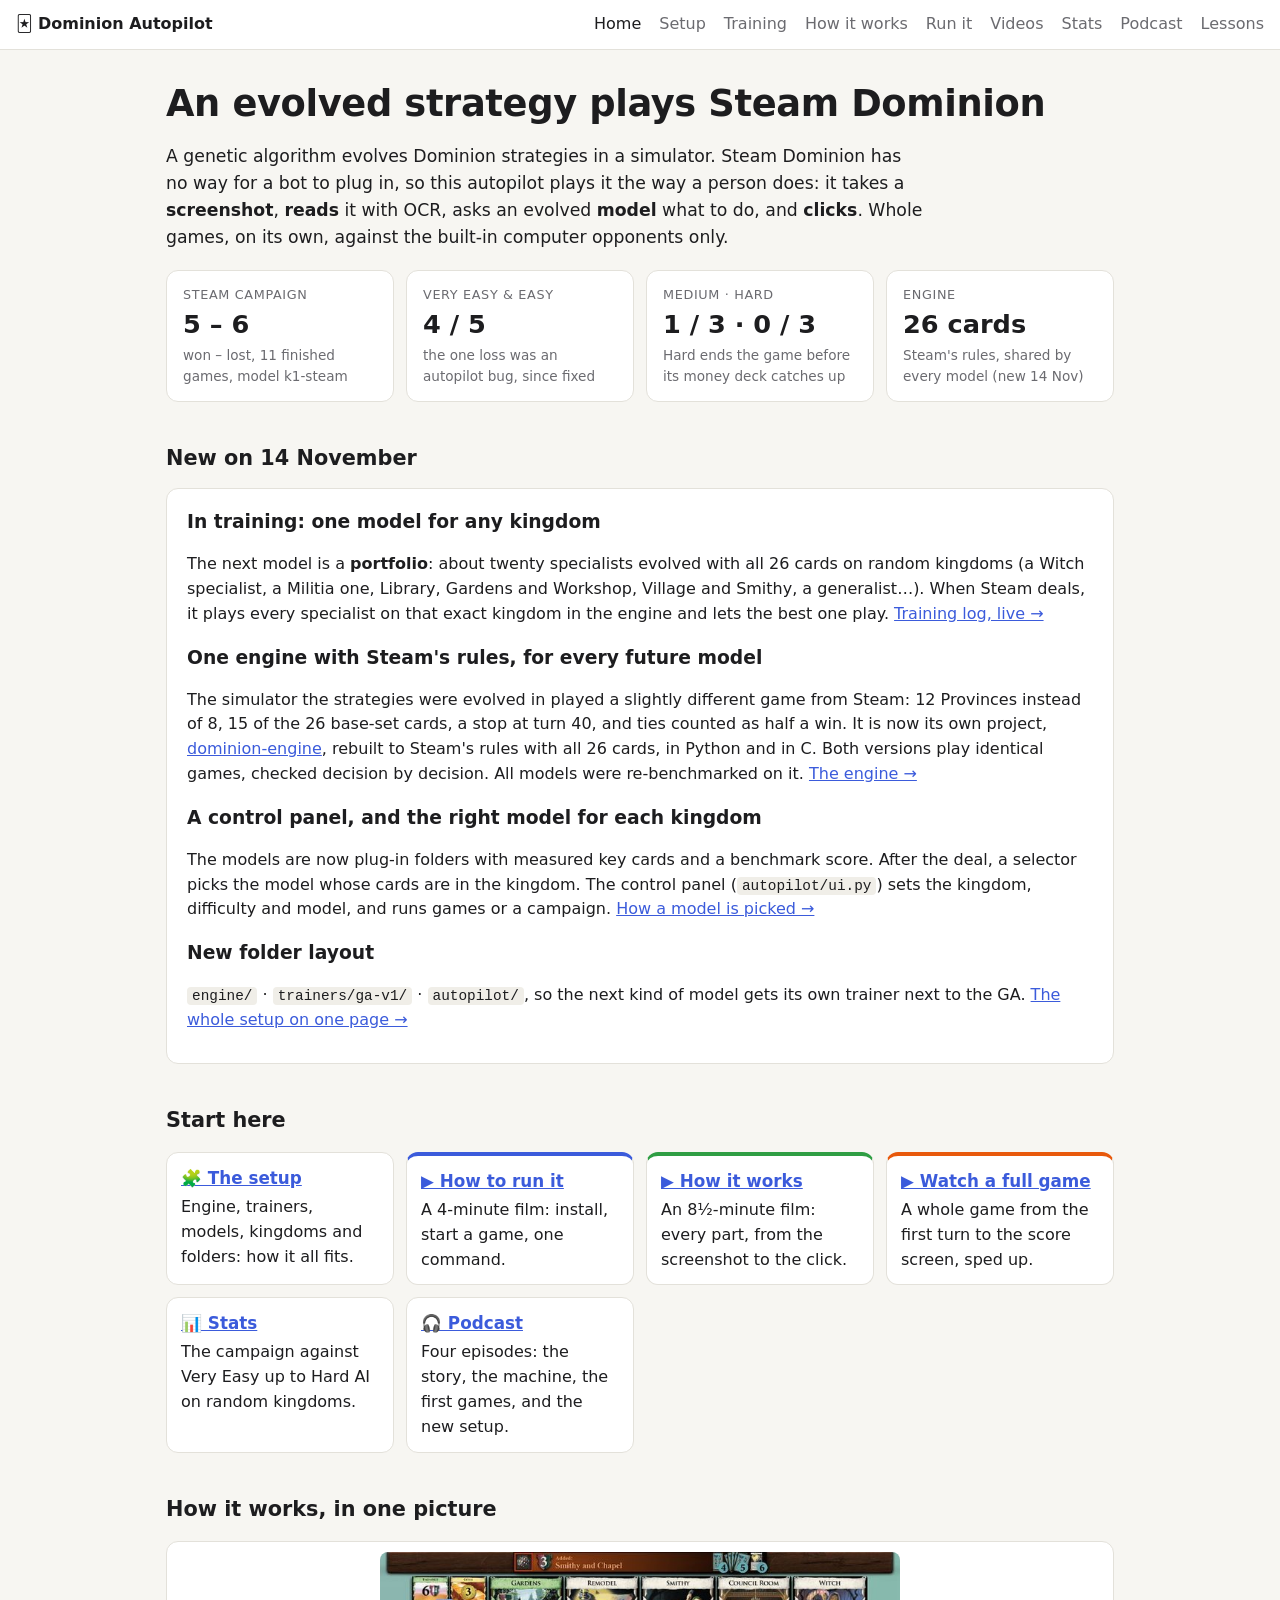
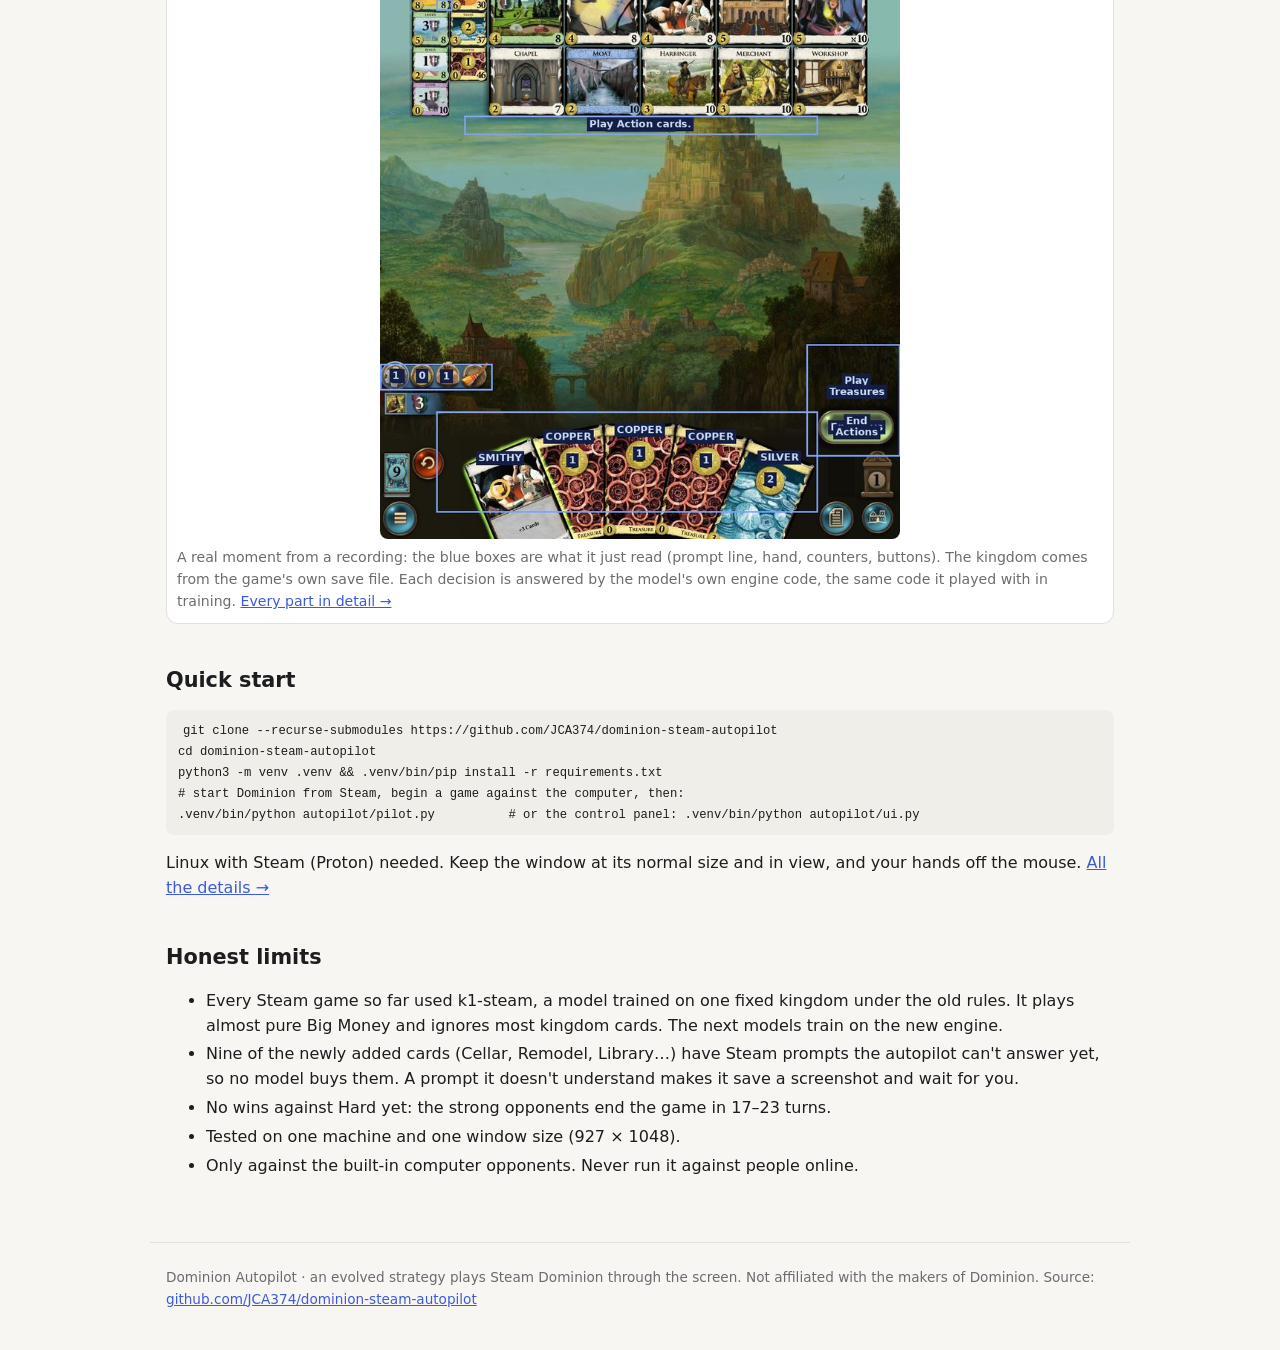
==== commit 348d4f9d: "Training log page for the portfolio model, Training tab in the nav, benchmark v3 scores Co-Authored-" ====
--- a/docs/index.html
+++ b/docs/index.html
@@ -9,7 +9,7 @@
 <link rel="stylesheet" href="site.css">
 </head>
 <body>
-<nav class="top"><a class="brand" href="index.html">🃏 Dominion Autopilot</a><a class="on" href="index.html">Home</a><a href="setup.html">Setup</a><a href="how.html">How it works</a><a href="run.html">Run it</a><a href="videos.html">Videos</a><a href="stats.html">Stats</a><a href="podcast/index.html">Podcast</a><a href="lessons.html">Lessons</a></nav>
+<nav class="top"><a class="brand" href="index.html">🃏 Dominion Autopilot</a><a class="on" href="index.html">Home</a><a href="setup.html">Setup</a><a href="training.html">Training</a><a href="how.html">How it works</a><a href="run.html">Run it</a><a href="videos.html">Videos</a><a href="stats.html">Stats</a><a href="podcast/index.html">Podcast</a><a href="lessons.html">Lessons</a></nav>
 <main>
 <h1>An evolved strategy plays Steam Dominion</h1>
 <p class="lede">A genetic algorithm evolves Dominion strategies in a simulator. Steam Dominion has no way for a bot to plug
@@ -25,6 +25,11 @@
 
 <h2>New on 14 November</h2>
 <div class="box">
+<h3>In training: one model for any kingdom</h3>
+<p>The next model is a <b>portfolio</b>: about twenty specialists evolved with all 26 cards on random kingdoms (a Witch
+specialist, a Militia one, Library, Gardens and Workshop, Village and Smithy, a generalist…). When Steam deals, it plays
+every specialist on that exact kingdom in the engine and lets the best one play. <a href="training.html">Training log,
+live →</a></p>
 <h3>One engine with Steam's rules, for every future model</h3>
 <p>The simulator the strategies were evolved in played a slightly different game from Steam: 12 Provinces instead of 8,
 15 of the 26 base-set cards, a stop at turn 40, and ties counted as half a win. It is now its own project,
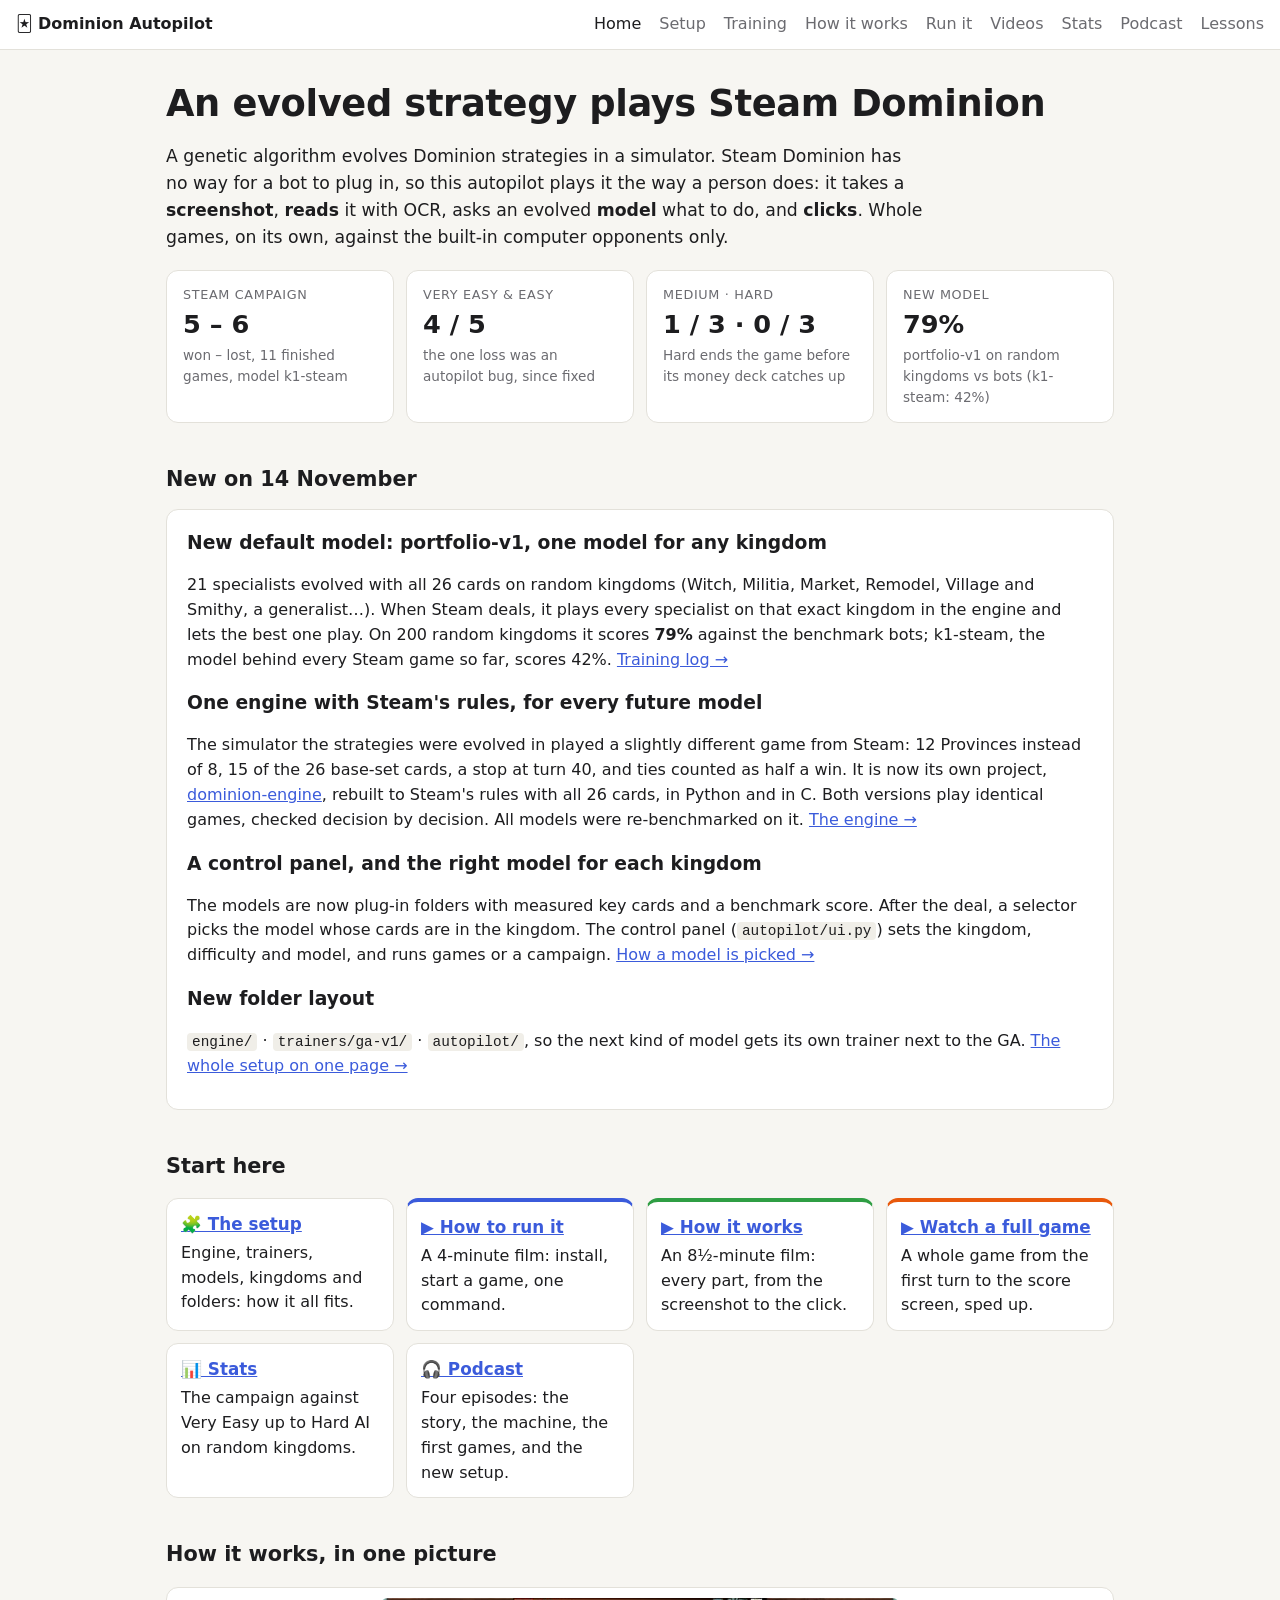
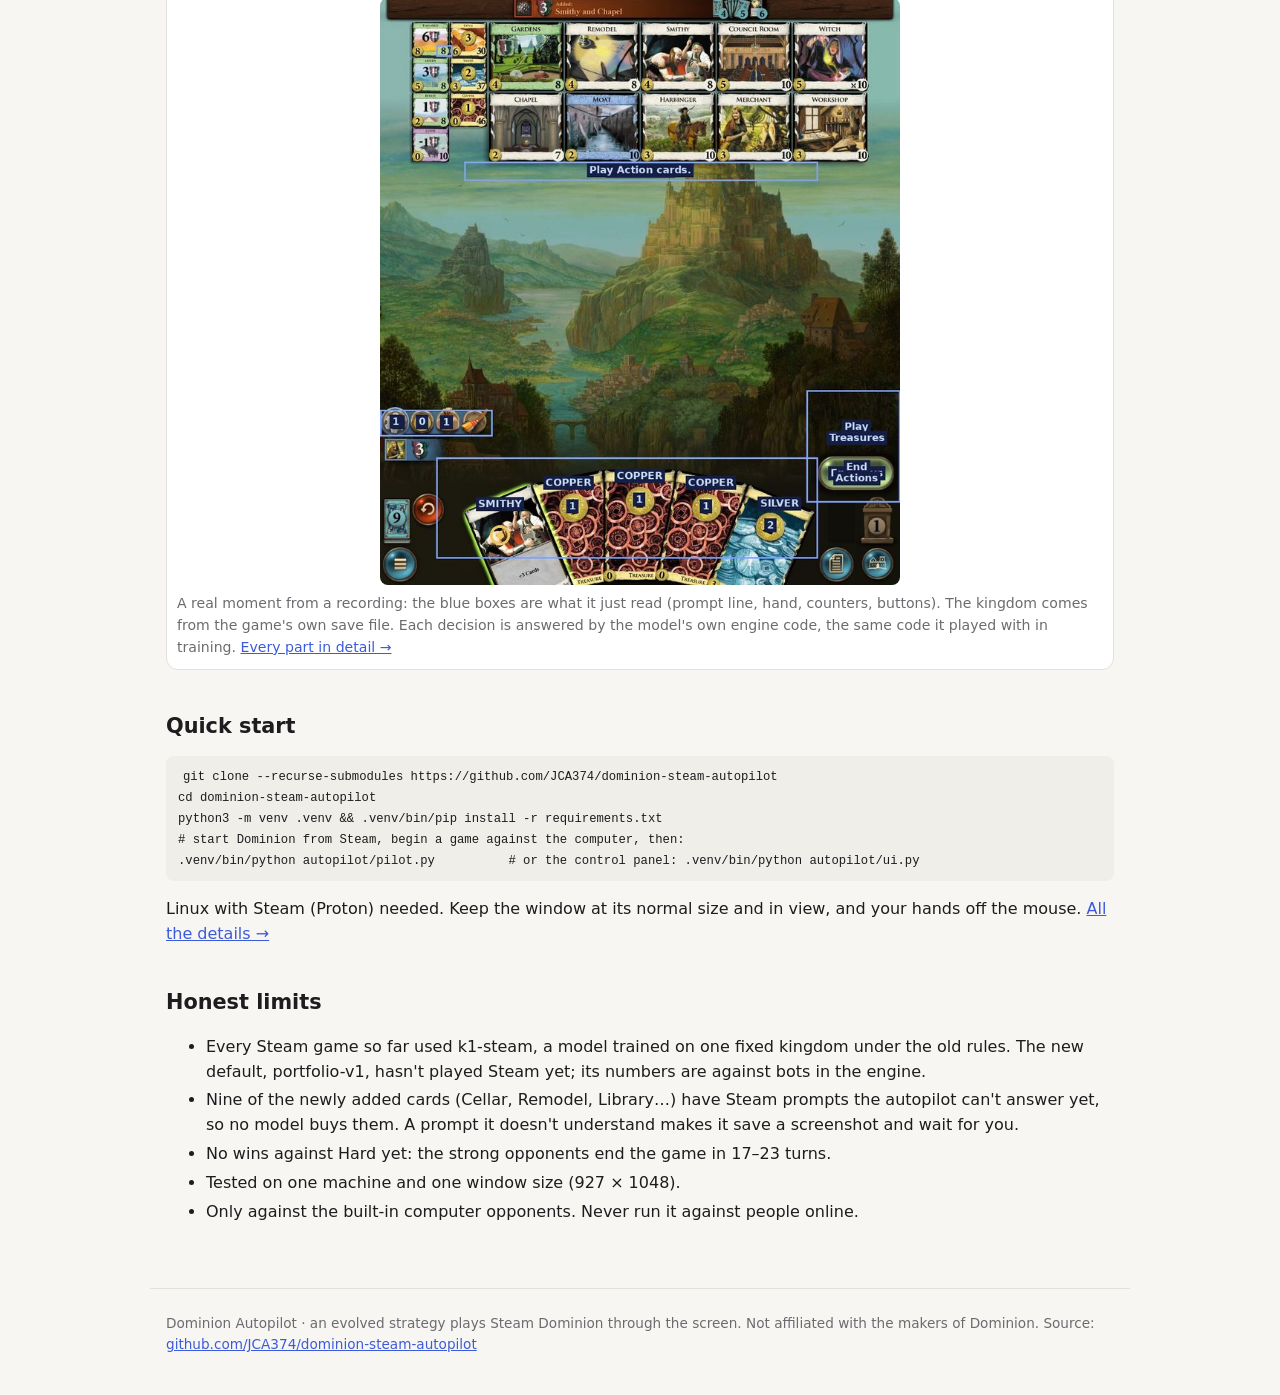
==== commit 0cab94c5: "portfolio-v1 as the default model: submodule bump, pilot logs the chosen specialist, site + training" ====
--- a/docs/index.html
+++ b/docs/index.html
@@ -20,16 +20,16 @@
 <div class="card"><div class="k">Steam campaign</div><div class="v">5 – 6</div><div class="s">won – lost, 11 finished games, model k1-steam</div></div>
 <div class="card"><div class="k">Very Easy &amp; Easy</div><div class="v">4 / 5</div><div class="s">the one loss was an autopilot bug, since fixed</div></div>
 <div class="card"><div class="k">Medium · Hard</div><div class="v">1 / 3 · 0 / 3</div><div class="s">Hard ends the game before its money deck catches up</div></div>
-<div class="card"><div class="k">Engine</div><div class="v">26 cards</div><div class="s">Steam's rules, shared by every model (new 14 Nov)</div></div>
+<div class="card"><div class="k">New model</div><div class="v">79%</div><div class="s">portfolio-v1 on random kingdoms vs bots (k1-steam: 42%)</div></div>
 </div>
 
 <h2>New on 14 November</h2>
 <div class="box">
-<h3>In training: one model for any kingdom</h3>
-<p>The next model is a <b>portfolio</b>: about twenty specialists evolved with all 26 cards on random kingdoms (a Witch
-specialist, a Militia one, Library, Gardens and Workshop, Village and Smithy, a generalist…). When Steam deals, it plays
-every specialist on that exact kingdom in the engine and lets the best one play. <a href="training.html">Training log,
-live →</a></p>
+<h3>New default model: portfolio-v1, one model for any kingdom</h3>
+<p>21 specialists evolved with all 26 cards on random kingdoms (Witch, Militia, Market, Remodel, Village and Smithy, a
+generalist…). When Steam deals, it plays every specialist on that exact kingdom in the engine and lets the best one play.
+On 200 random kingdoms it scores <b>79%</b> against the benchmark bots; k1-steam, the model behind every Steam game so
+far, scores 42%. <a href="training.html">Training log →</a></p>
 <h3>One engine with Steam's rules, for every future model</h3>
 <p>The simulator the strategies were evolved in played a slightly different game from Steam: 12 Provinces instead of 8,
 15 of the 26 base-set cards, a stop at turn 40, and ties counted as half a win. It is now its own project,
@@ -72,8 +72,8 @@
 
 <h2>Honest limits</h2>
 <ul>
-<li>Every Steam game so far used k1-steam, a model trained on one fixed kingdom under the old rules. It plays almost
-pure Big Money and ignores most kingdom cards. The next models train on the new engine.</li>
+<li>Every Steam game so far used k1-steam, a model trained on one fixed kingdom under the old rules. The new default,
+portfolio-v1, hasn't played Steam yet; its numbers are against bots in the engine.</li>
 <li>Nine of the newly added cards (Cellar, Remodel, Library…) have Steam prompts the autopilot can't answer yet, so no
 model buys them. A prompt it doesn't understand makes it save a screenshot and wait for you.</li>
 <li>No wins against Hard yet: the strong opponents end the game in 17–23 turns.</li>
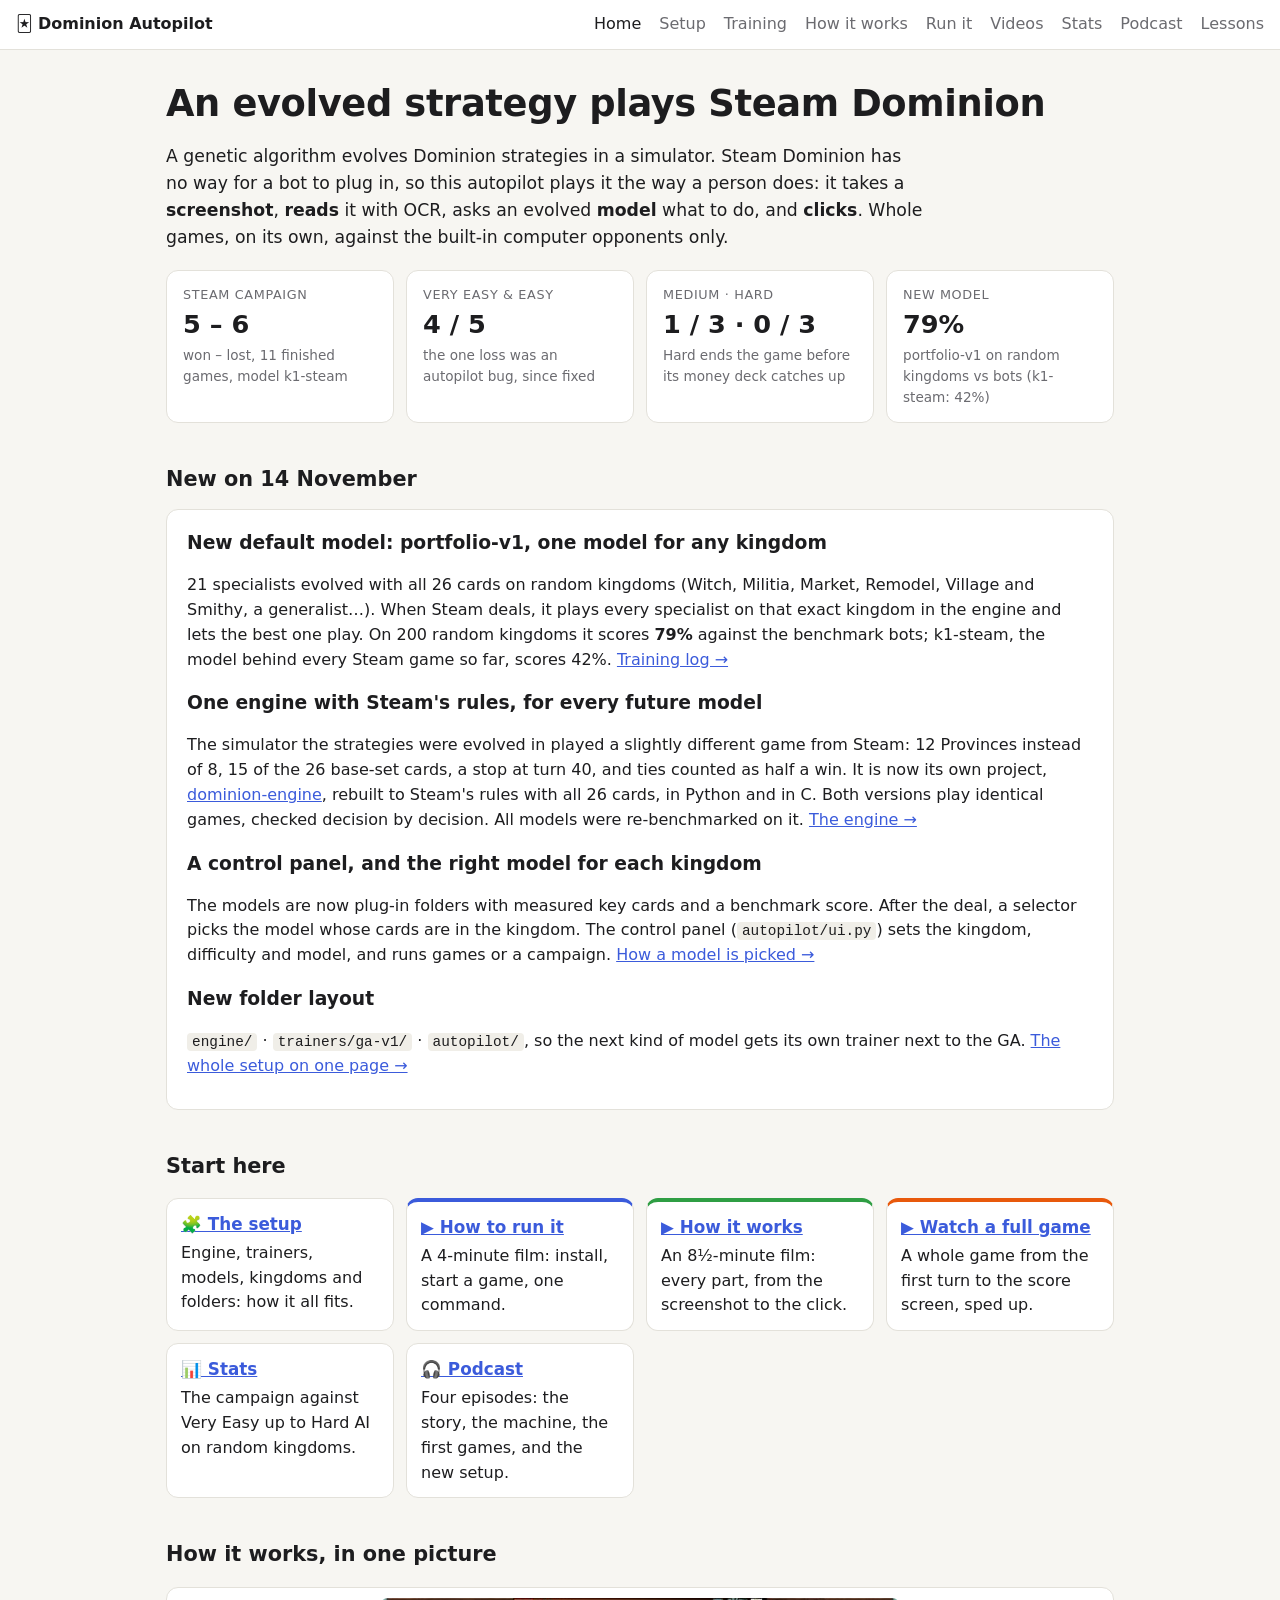
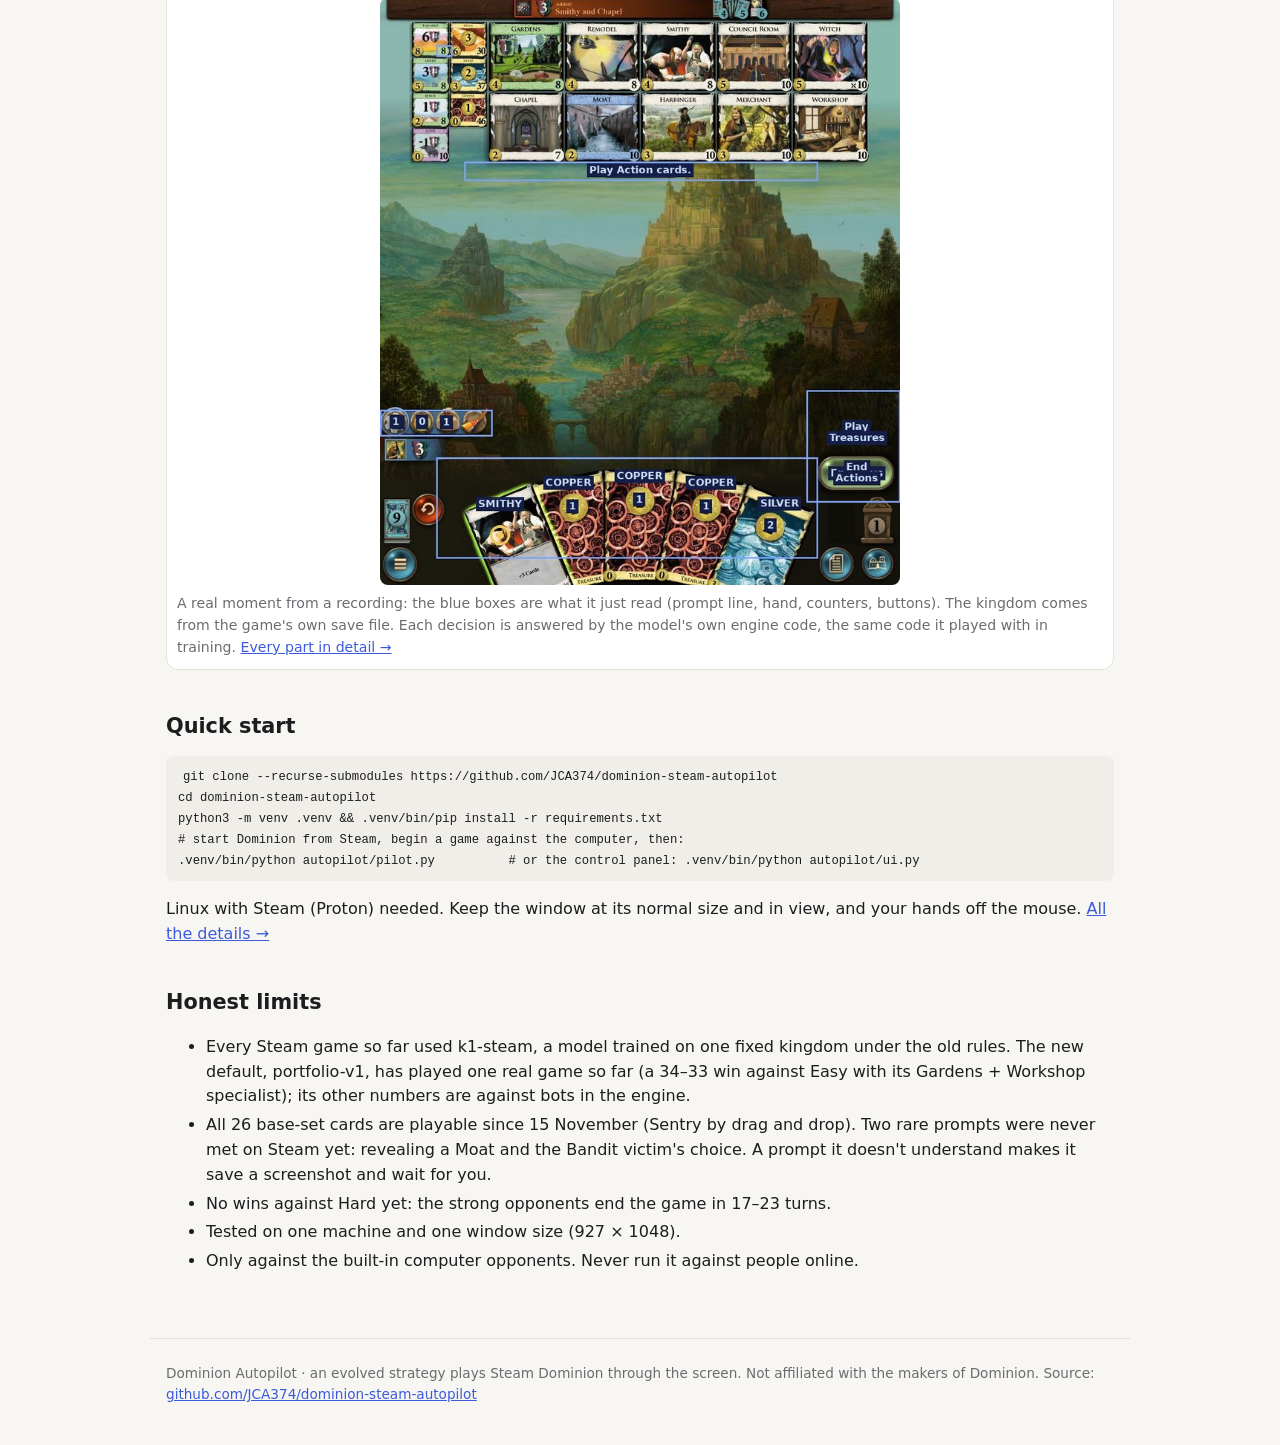
==== commit 91ff63a1: "Site: all 26 cards playable; first real game with the portfolio Co-Authored-By: Claude Opus 5.5 <nor" ====
--- a/docs/index.html
+++ b/docs/index.html
@@ -73,9 +73,11 @@
 <h2>Honest limits</h2>
 <ul>
 <li>Every Steam game so far used k1-steam, a model trained on one fixed kingdom under the old rules. The new default,
-portfolio-v1, hasn't played Steam yet; its numbers are against bots in the engine.</li>
-<li>Nine of the newly added cards (Cellar, Remodel, Library…) have Steam prompts the autopilot can't answer yet, so no
-model buys them. A prompt it doesn't understand makes it save a screenshot and wait for you.</li>
+portfolio-v1, has played one real game so far (a 34–33 win against Easy with its Gardens + Workshop specialist); its
+other numbers are against bots in the engine.</li>
+<li>All 26 base-set cards are playable since 15 November (Sentry by drag and drop). Two rare prompts were never met on
+Steam yet: revealing a Moat and the Bandit victim's choice. A prompt it doesn't understand makes it save a screenshot
+and wait for you.</li>
 <li>No wins against Hard yet: the strong opponents end the game in 17–23 turns.</li>
 <li>Tested on one machine and one window size (927 × 1048).</li>
 <li>Only against the built-in computer opponents. Never run it against people online.</li>
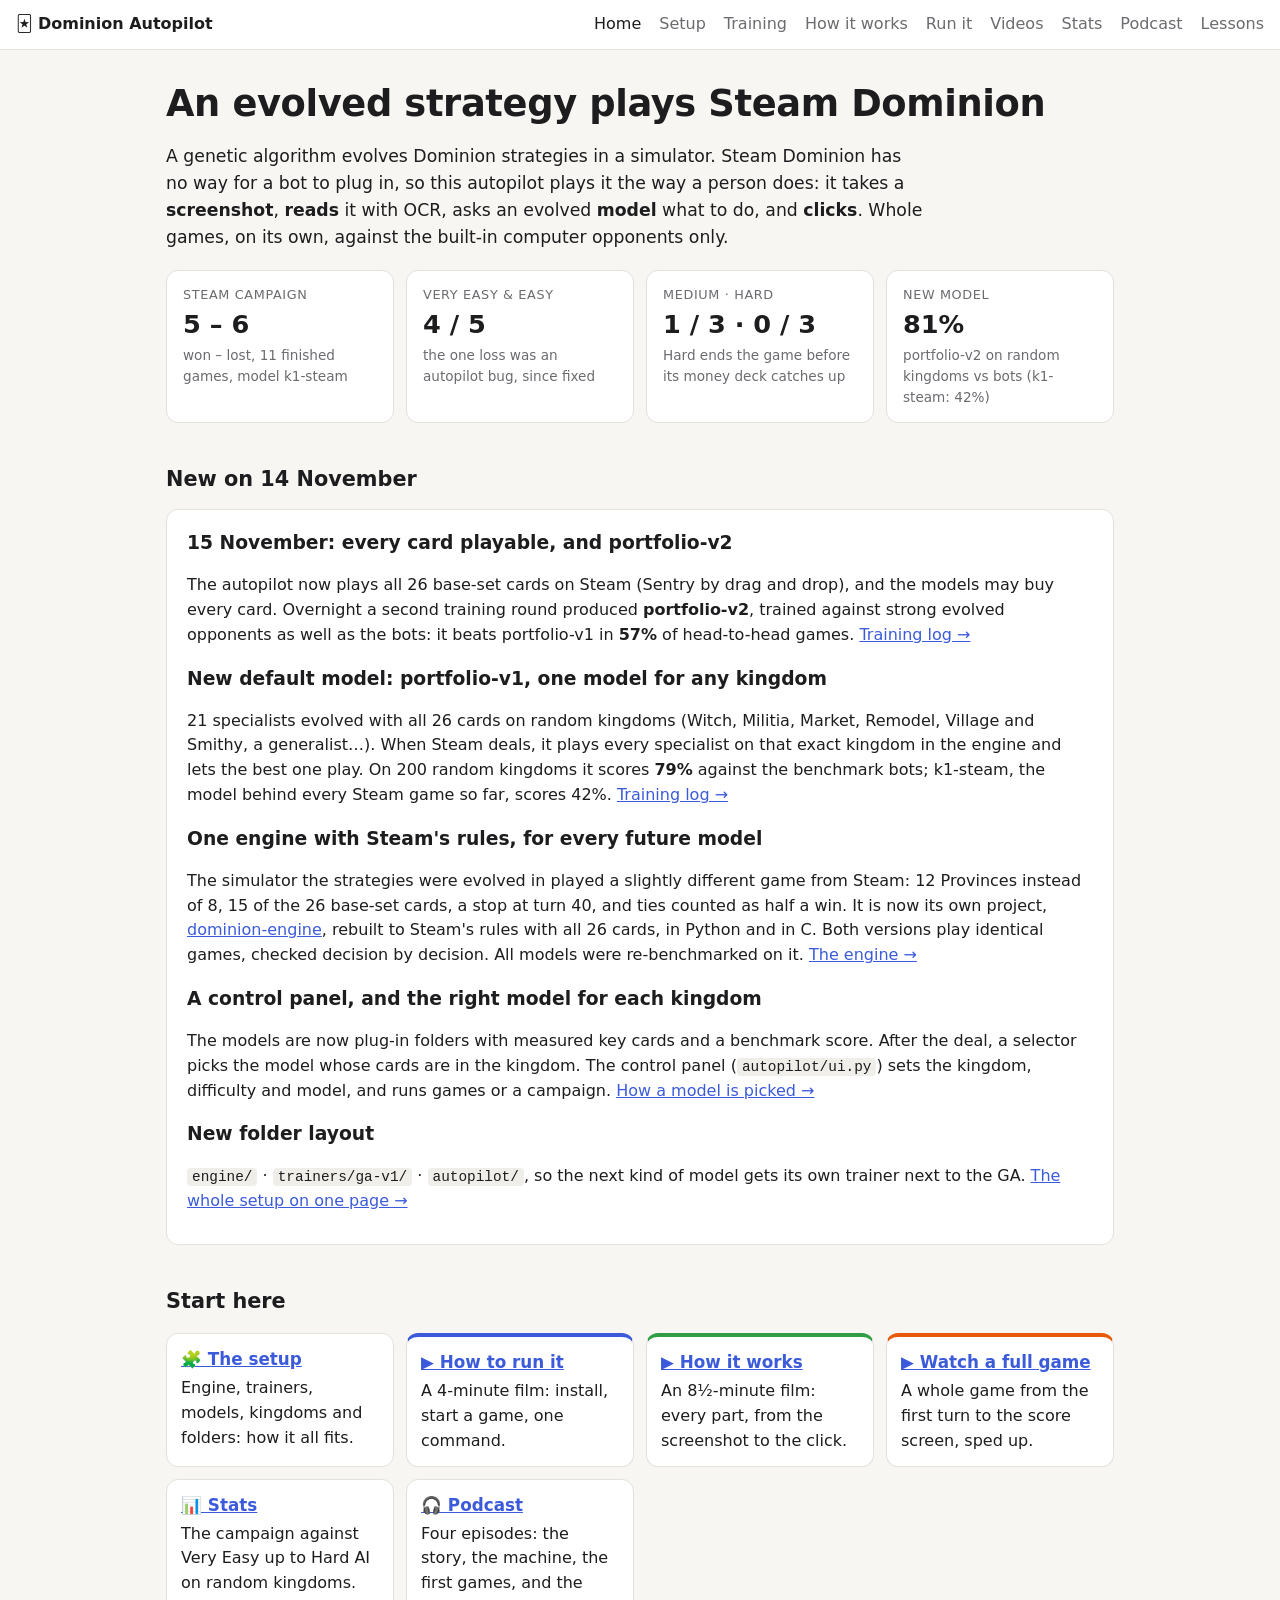
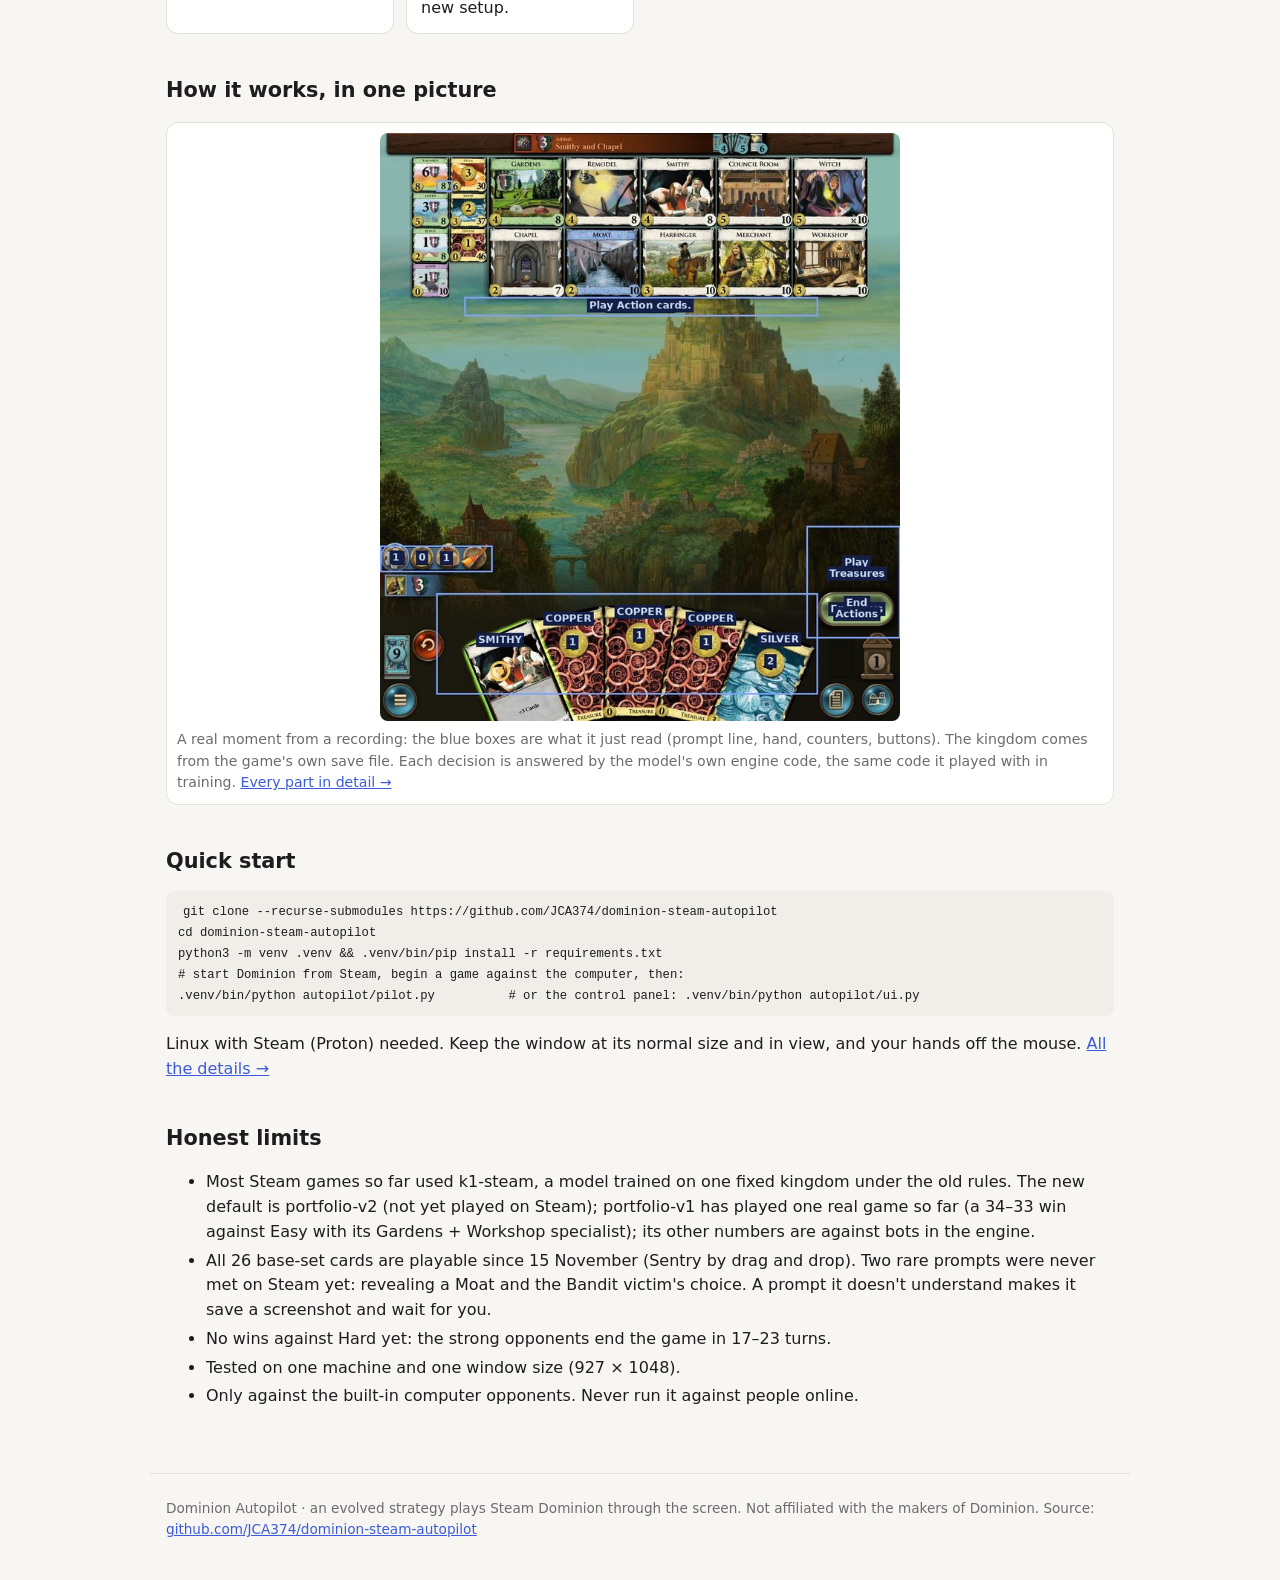
==== commit 3cbd7486: "Site: portfolio-v2 released, every card playable Co-Authored-By: Claude Opus 5.5 <noreply@anthropic." ====
--- a/docs/index.html
+++ b/docs/index.html
@@ -20,11 +20,15 @@
 <div class="card"><div class="k">Steam campaign</div><div class="v">5 – 6</div><div class="s">won – lost, 11 finished games, model k1-steam</div></div>
 <div class="card"><div class="k">Very Easy &amp; Easy</div><div class="v">4 / 5</div><div class="s">the one loss was an autopilot bug, since fixed</div></div>
 <div class="card"><div class="k">Medium · Hard</div><div class="v">1 / 3 · 0 / 3</div><div class="s">Hard ends the game before its money deck catches up</div></div>
-<div class="card"><div class="k">New model</div><div class="v">79%</div><div class="s">portfolio-v1 on random kingdoms vs bots (k1-steam: 42%)</div></div>
+<div class="card"><div class="k">New model</div><div class="v">81%</div><div class="s">portfolio-v2 on random kingdoms vs bots (k1-steam: 42%)</div></div>
 </div>
 
 <h2>New on 14 November</h2>
 <div class="box">
+<h3>15 November: every card playable, and portfolio-v2</h3>
+<p>The autopilot now plays all 26 base-set cards on Steam (Sentry by drag and drop), and the models may buy every card.
+Overnight a second training round produced <b>portfolio-v2</b>, trained against strong evolved opponents as well as
+the bots: it beats portfolio-v1 in <b>57%</b> of head-to-head games. <a href="training.html">Training log →</a></p>
 <h3>New default model: portfolio-v1, one model for any kingdom</h3>
 <p>21 specialists evolved with all 26 cards on random kingdoms (Witch, Militia, Market, Remodel, Village and Smithy, a
 generalist…). When Steam deals, it plays every specialist on that exact kingdom in the engine and lets the best one play.
@@ -72,8 +76,8 @@
 
 <h2>Honest limits</h2>
 <ul>
-<li>Every Steam game so far used k1-steam, a model trained on one fixed kingdom under the old rules. The new default,
-portfolio-v1, has played one real game so far (a 34–33 win against Easy with its Gardens + Workshop specialist); its
+<li>Most Steam games so far used k1-steam, a model trained on one fixed kingdom under the old rules. The new default is
+portfolio-v2 (not yet played on Steam); portfolio-v1 has played one real game so far (a 34–33 win against Easy with its Gardens + Workshop specialist); its
 other numbers are against bots in the engine.</li>
 <li>All 26 base-set cards are playable since 15 November (Sentry by drag and drop). Two rare prompts were never met on
 Steam yet: revealing a Moat and the Bandit victim's choice. A prompt it doesn't understand makes it save a screenshot
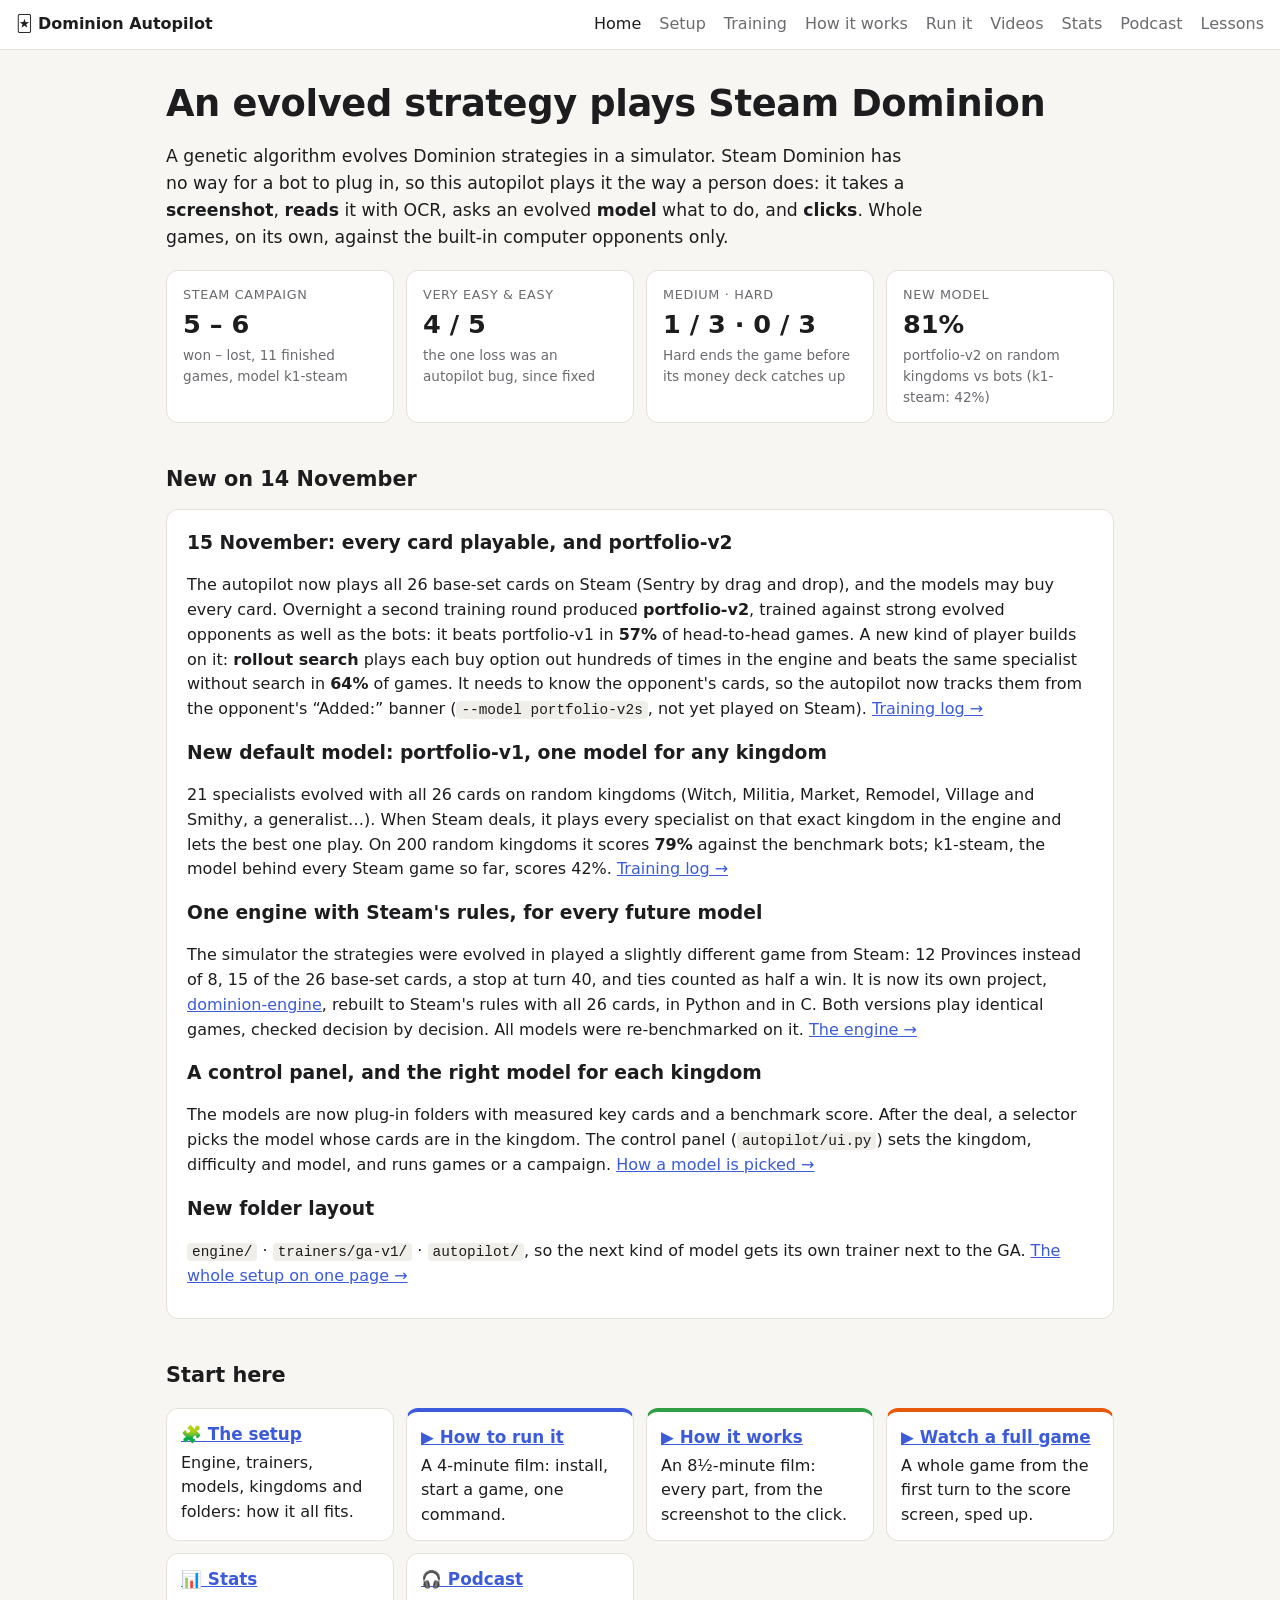
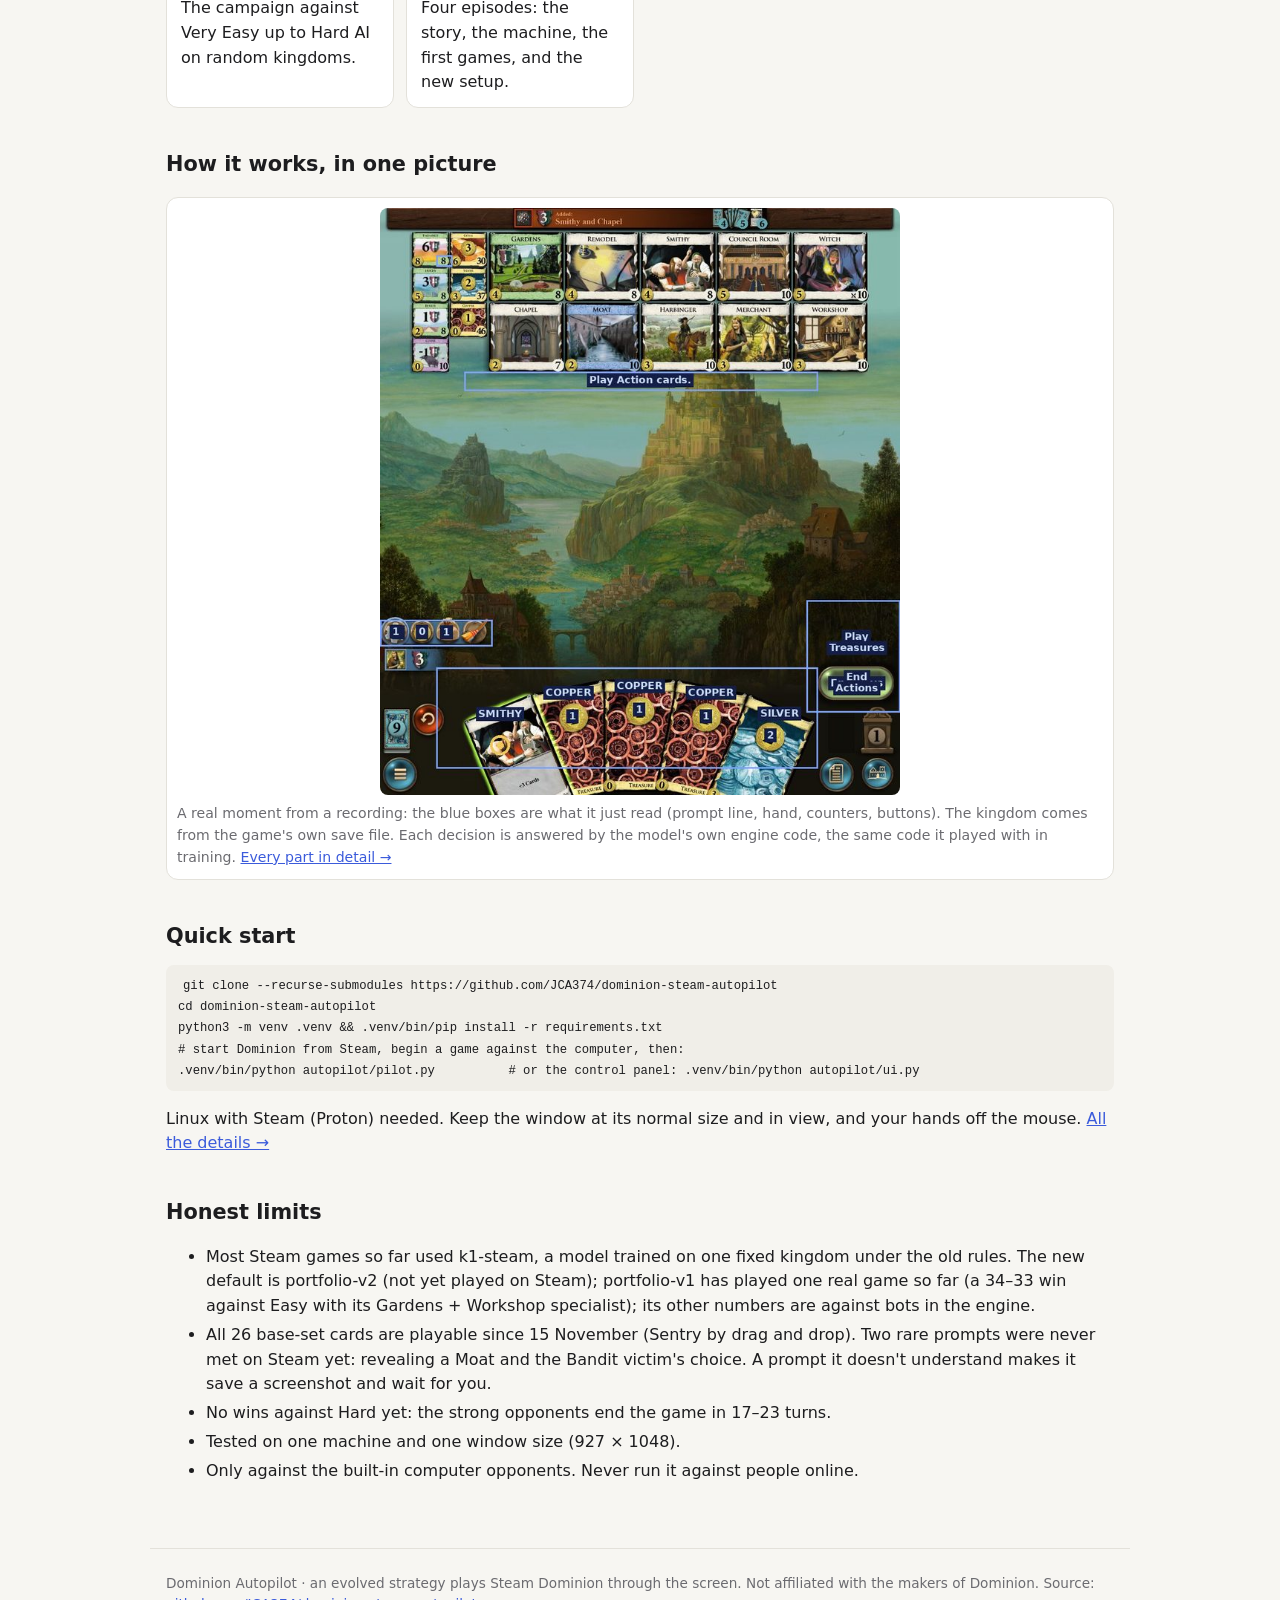
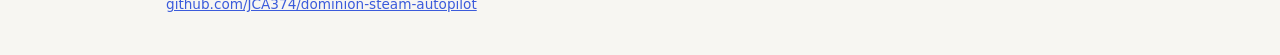
==== commit e70d265f: "Site: rollout search (portfolio-v2s) on the homepage Co-Authored-By: Claude Opus 5.5 <noreply@anthro" ====
--- a/docs/index.html
+++ b/docs/index.html
@@ -28,7 +28,10 @@
 <h3>15 November: every card playable, and portfolio-v2</h3>
 <p>The autopilot now plays all 26 base-set cards on Steam (Sentry by drag and drop), and the models may buy every card.
 Overnight a second training round produced <b>portfolio-v2</b>, trained against strong evolved opponents as well as
-the bots: it beats portfolio-v1 in <b>57%</b> of head-to-head games. <a href="training.html">Training log →</a></p>
+the bots: it beats portfolio-v1 in <b>57%</b> of head-to-head games. A new kind of player builds on it: <b>rollout
+search</b> plays each buy option out hundreds of times in the engine and beats the same specialist without search in
+<b>64%</b> of games. It needs to know the opponent's cards, so the autopilot now tracks them from the opponent's
+“Added:” banner (<code>--model portfolio-v2s</code>, not yet played on Steam). <a href="training.html">Training log →</a></p>
 <h3>New default model: portfolio-v1, one model for any kingdom</h3>
 <p>21 specialists evolved with all 26 cards on random kingdoms (Witch, Militia, Market, Remodel, Village and Smithy, a
 generalist…). When Steam deals, it plays every specialist on that exact kingdom in the engine and lets the best one play.
